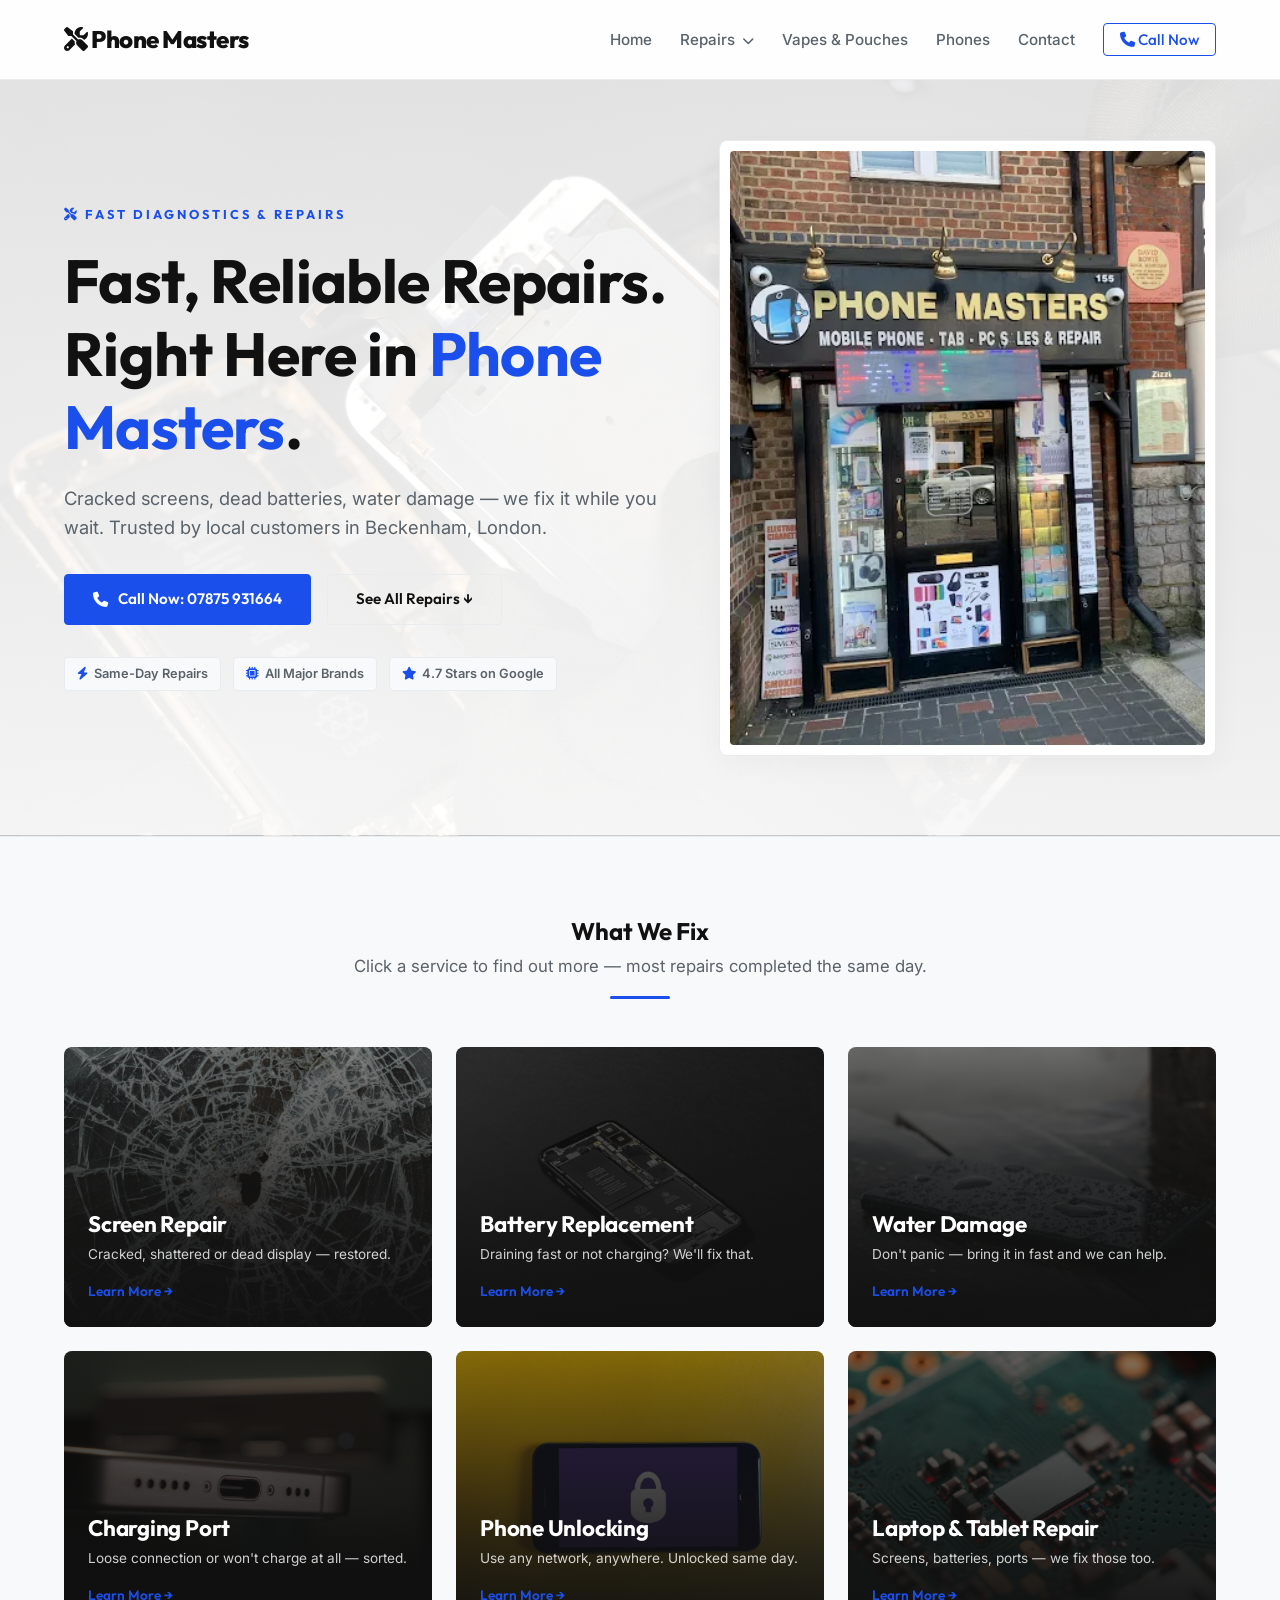
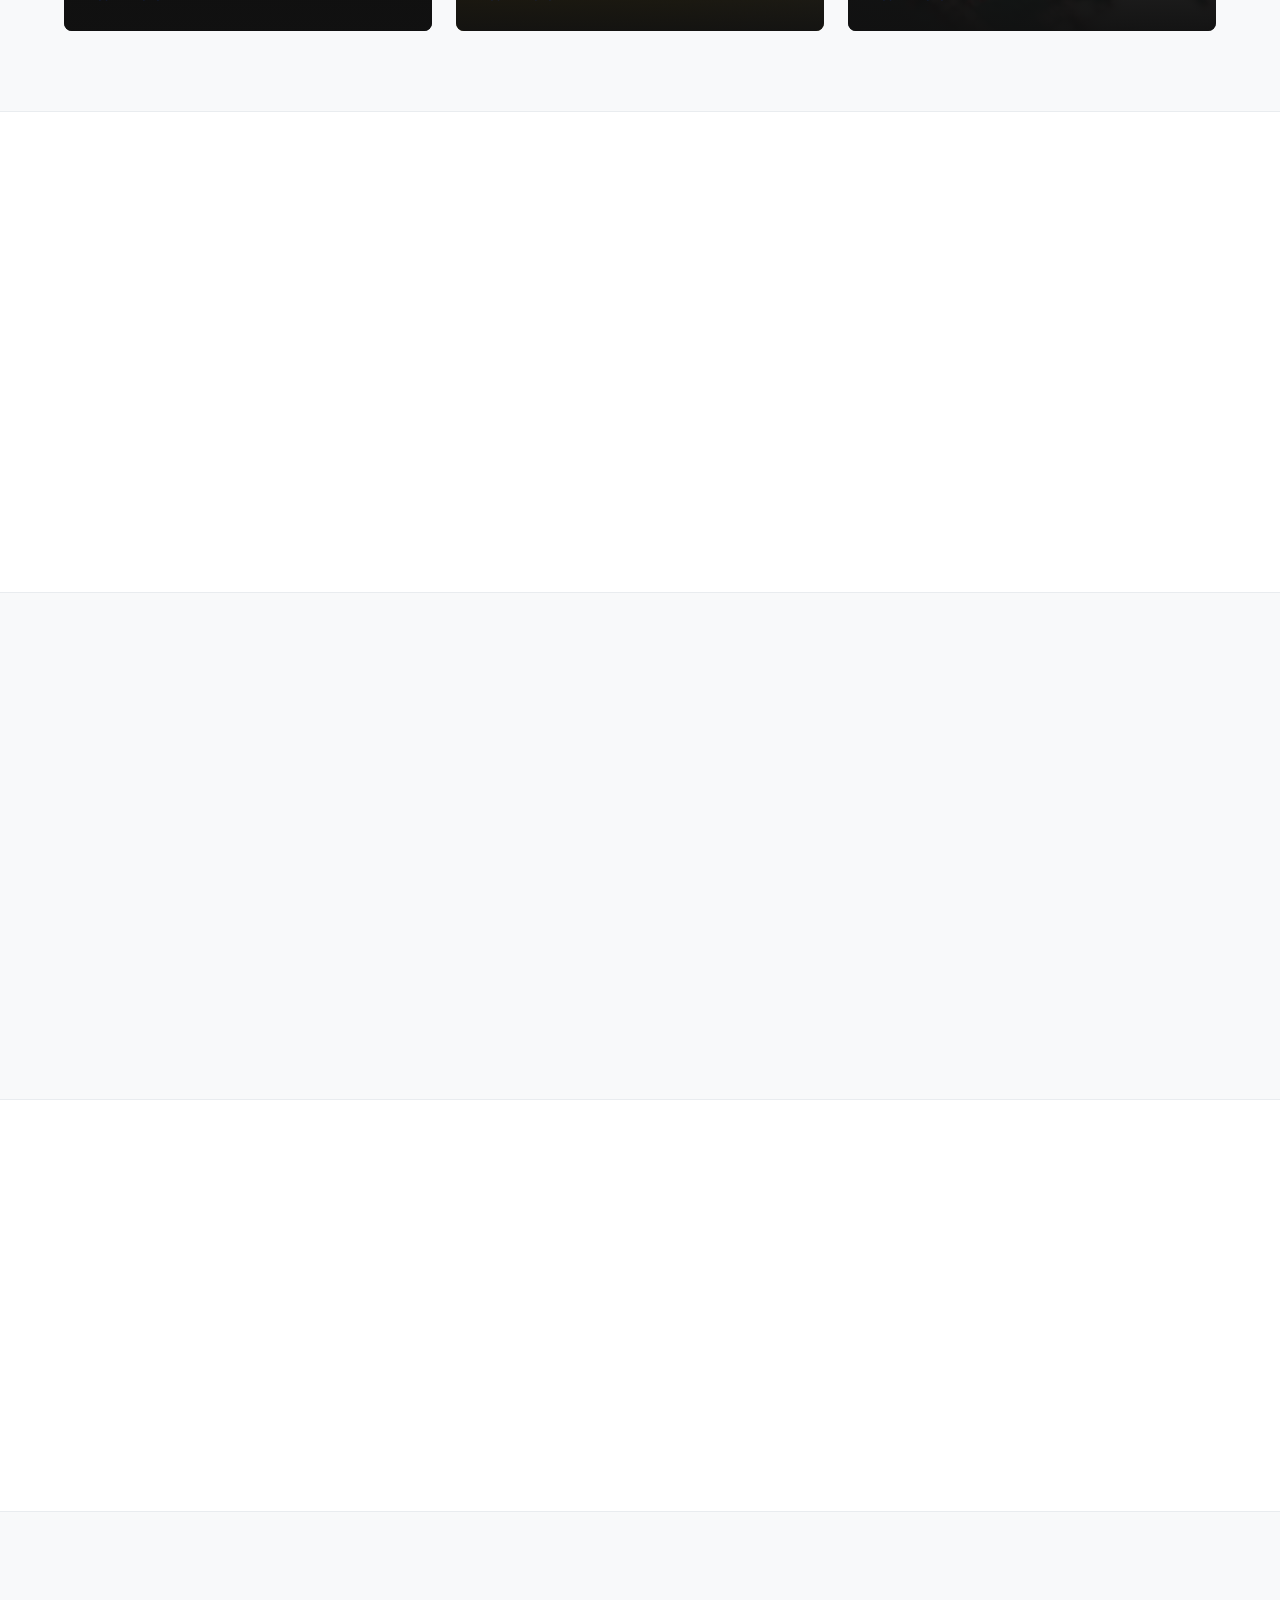
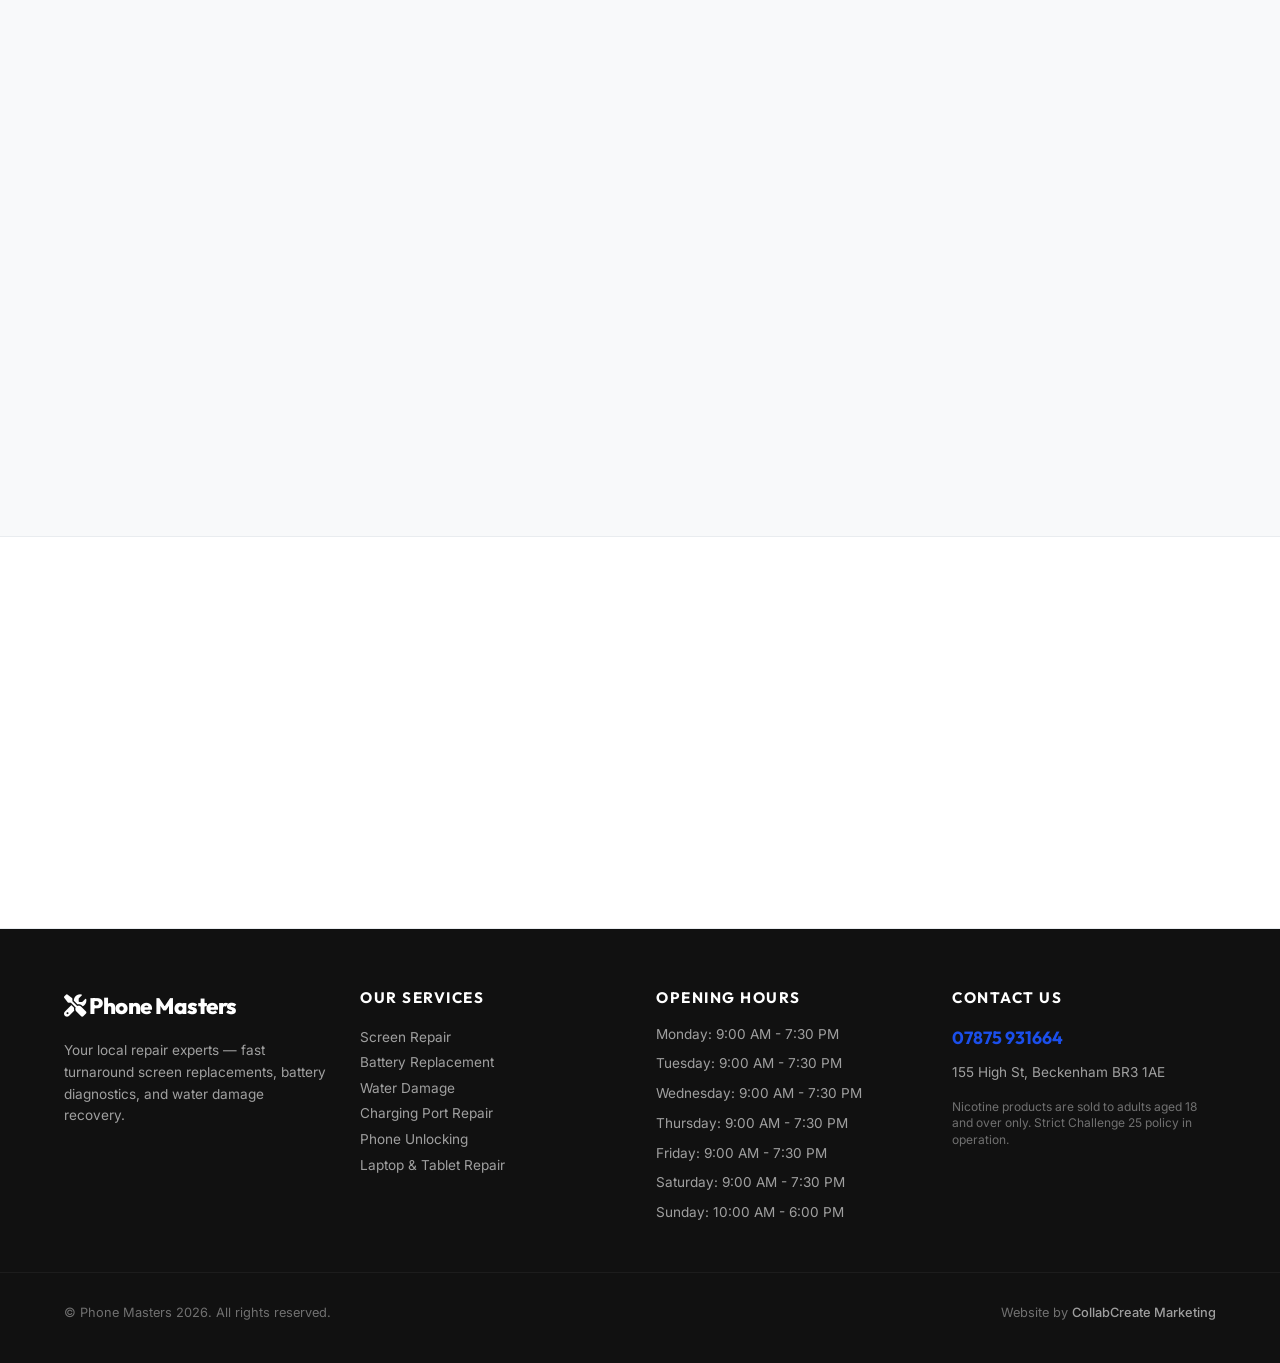
==== index.html @ 5f303600 "Deploy premium responsive outreach site" ====
<!DOCTYPE html>
<html lang="en">
<head>
    <meta charset="UTF-8">
    <meta name="viewport" content="width=device-width, initial-scale=1.0">
    <title>Home | Phone Masters Beckenham, London</title>
    <link rel="stylesheet" href="styles.css">
    <link href="https://fonts.googleapis.com/css2?family=Inter:wght@300;400;500;600;700&family=Outfit:wght@400;500;600;700;800&display=swap" rel="stylesheet">
    <link rel="stylesheet" href="https://cdnjs.cloudflare.com/ajax/libs/font-awesome/6.4.0/css/all.min.css">
    
    <!-- Open Graph Metadata -->
    <meta property="og:title" content="Home | Phone Masters Beckenham, London">
    <meta property="og:description" content="Fast, premium screen repairs, battery replacements, water damage recovery, vapes, pouches, and refurbished phones in Beckenham, London.">
    <meta property="og:image" content="https://mowleed2000.github.io/phone-masters/storefront.webp">
    <meta property="og:url" content="https://mowleed2000.github.io/phone-masters/index.html">
    <meta property="og:type" content="website">

    <!-- Microsoft Clarity Tracking Code -->
    <script type="text/javascript">
        (function(c,l,a,r,i,t,y){
            c[a]=c[a]||function(){(c[a].q=c[a].q||[]).push(arguments)};
            t=l.createElement(r);t.async=1;t.src="https://www.clarity.ms/tag/"+i;
            y=l.getElementsByTagName(r)[0];y.parentNode.insertBefore(t,y);
        })(window, document, "clarity", "script", "x1smlah9oa");
    </script>
</head>
<body>

    <nav class="navbar">
        <div class="container nav-container">
            <a href="index.html" class="logo"><i class="fa-solid fa-screwdriver-wrench"></i> Phone Masters</a>
            <ul class="nav-links" id="navLinks">
                <li><a href="index.html">Home</a></li>
                <li class="dropdown">
                    <a href="#" class="dropdown-trigger">Repairs <i class="fa-solid fa-chevron-down" style="font-size:0.75rem; margin-left:3px;"></i></a>
                    <ul class="dropdown-menu">
                        <li><a href="screen-repair.html">Screen Repair</a></li>
                        <li><a href="battery-replacement.html">Battery Replacement</a></li>
                        <li><a href="water-damage.html">Water Damage</a></li>
                        <li><a href="charging-port.html">Charging Port Repair</a></li>
                        <li><a href="phone-unlocking.html">Phone Unlocking</a></li>
                        <li><a href="laptop-tablet.html">Laptop &amp; Tablet Repair</a></li>
                    </ul>
                </li>
                <li><a href="vapes-pouches.html">Vapes &amp; Pouches</a></li>
                <li><a href="phones-in-store.html">Phones</a></li>
                <li><a href="contact.html">Contact</a></li>
                <li><a href="tel:07875931664" class="btn-nav-cta"><i class="fa-solid fa-phone"></i> Call Now</a></li>
            </ul>
            <div class="hamburger" id="hamburger"><i class="fa-solid fa-bars"></i></div>
        </div>
    </nav>

    <!-- Hero Section -->
    <section class="hero" style="background-image: linear-gradient(rgba(255, 255, 255, 0.85), rgba(255, 255, 255, 0.95)), url('repair-hero.jpg');">
        <div class="container hero-grid">
            <div class="hero-content reveal">
                <span class="eyebrow"><i class="fa-solid fa-screwdriver-wrench"></i> Fast Diagnostics &amp; Repairs</span>
                <h1>Fast, Reliable Repairs. <br>Right Here in <span class="primary-text">Phone Masters</span>.</h1>
                <p class="hero-tagline">Cracked screens, dead batteries, water damage — we fix it while you wait. Trusted by local customers in Beckenham, London.</p>
                <div class="hero-btns">
                    <a href="tel:07875931664" class="btn btn-primary"><i class="fa-solid fa-phone"></i> Call Now: 07875 931664</a>
                    <a href="#services" class="btn btn-outline">See All Repairs &darr;</a>
                </div>
                <div class="walk-ins-tag">
                    <span class="badge"><i class="fa-solid fa-bolt"></i> Same-Day Repairs</span>
                    <span class="badge"><i class="fa-solid fa-microchip"></i> All Major Brands</span>
                    <span class="badge"><i class="fa-solid fa-star"></i> 4.7 Stars on Google</span>
                </div>
            </div>
            <div class="hero-image-wrapper reveal">
                <div class="hero-image-frame" onclick="openLightbox('storefront.webp', 'Phone Masters storefront in Beckenham, London')">
                    <img src="storefront.webp" alt="Phone Masters Storefront" class="hero-image">
                    <div class="frame-overlay">
                        <i class="fa-solid fa-magnifying-glass-plus"></i>
                        <span>View Storefront</span>
                    </div>
                </div>
            </div>
        </div>
    </section>

    <!-- Services Section -->
    <section class="services" id="services">
        <div class="container">
            <div class="section-header text-center reveal">
                <h2>What We Fix</h2>
                <p class="subheading">Click a service to find out more — most repairs completed the same day.</p>
                <div class="accent-divider"></div>
            </div>
            <div class="services-grid reveal">
                <!-- Screen Repair -->
                <a href="screen-repair.html" class="service-card-link">
                    <div class="service-card" style="background-image: linear-gradient(rgba(17, 17, 17, 0.45), rgba(17, 17, 17, 0.75)), url('cracked-screen.jpg');">
                        <div class="card-content">
                            <h3>Screen Repair</h3>
                            <p>Cracked, shattered or dead display — restored.</p>
                            <span class="learn-more">Learn More &rarr;</span>
                        </div>
                    </div>
                </a>
                <!-- Battery Replacement -->
                <a href="battery-replacement.html" class="service-card-link">
                    <div class="service-card" style="background-image: linear-gradient(rgba(17, 17, 17, 0.45), rgba(17, 17, 17, 0.75)), url('battery-repair.jpg');">
                        <div class="card-content">
                            <h3>Battery Replacement</h3>
                            <p>Draining fast or not charging? We'll fix that.</p>
                            <span class="learn-more">Learn More &rarr;</span>
                        </div>
                    </div>
                </a>
                <!-- Water Damage -->
                <a href="water-damage.html" class="service-card-link">
                    <div class="service-card" style="background-image: linear-gradient(rgba(17, 17, 17, 0.45), rgba(17, 17, 17, 0.75)), url('water-damage.jpg');">
                        <div class="card-content">
                            <h3>Water Damage</h3>
                            <p>Don't panic — bring it in fast and we can help.</p>
                            <span class="learn-more">Learn More &rarr;</span>
                        </div>
                    </div>
                </a>
                <!-- Charging Port -->
                <a href="charging-port.html" class="service-card-link">
                    <div class="service-card" style="background-image: linear-gradient(rgba(17, 17, 17, 0.45), rgba(17, 17, 17, 0.75)), url('charging-port.jpg');">
                        <div class="card-content">
                            <h3>Charging Port</h3>
                            <p>Loose connection or won't charge at all — sorted.</p>
                            <span class="learn-more">Learn More &rarr;</span>
                        </div>
                    </div>
                </a>
                <!-- Phone Unlocking -->
                <a href="phone-unlocking.html" class="service-card-link">
                    <div class="service-card" style="background-image: linear-gradient(rgba(17, 17, 17, 0.45), rgba(17, 17, 17, 0.75)), url('unlock-phone.jpg');">
                        <div class="card-content">
                            <h3>Phone Unlocking</h3>
                            <p>Use any network, anywhere. Unlocked same day.</p>
                            <span class="learn-more">Learn More &rarr;</span>
                        </div>
                    </div>
                </a>
                <!-- Laptop & Tablet Repair -->
                <a href="laptop-tablet.html" class="service-card-link">
                    <div class="service-card" style="background-image: linear-gradient(rgba(17, 17, 17, 0.45), rgba(17, 17, 17, 0.75)), url('circuit-board.jpg');">
                        <div class="card-content">
                            <h3>Laptop &amp; Tablet Repair</h3>
                            <p>Screens, batteries, ports — we fix those too.</p>
                            <span class="learn-more">Learn More &rarr;</span>
                        </div>
                    </div>
                </a>
            </div>
        </div>
    </section>

    <!-- Why Us Section -->
    <section class="why-us">
        <div class="container">
            <div class="section-header text-center reveal">
                <h2>Why Customers Come Back to Us</h2>
                <div class="accent-divider"></div>
            </div>
            
            <div class="why-us-grid reveal">
                <div class="why-card">
                    <div class="why-icon"><i class="fa-solid fa-clock"></i></div>
                    <h3>Same-Day Service</h3>
                    <p>Most repairs are done within the hour. We know you can't be without your phone.</p>
                </div>
                <div class="why-card">
                    <div class="why-icon"><i class="fa-solid fa-gem"></i></div>
                    <h3>Quality Parts Only</h3>
                    <p>We use premium replacement parts on every repair — no cheap substitutes.</p>
                </div>
                <div class="why-card">
                    <div class="why-icon"><i class="fa-solid fa-circle-check"></i></div>
                    <h3>No Fix, No Fee</h3>
                    <p>We diagnose for free. If we can't fix it, you don't pay a penny.</p>
                </div>
            </div>
        </div>
    </section>

    <!-- Vapes Teaser -->
    <section class="vapes-teaser">
        <div class="container vapes-teaser-grid">
            <div class="vapes-teaser-content reveal">
                <span class="eyebrow" style="color: var(--primary); font-weight: 700; text-transform: uppercase; letter-spacing: 2px; font-size: 0.8rem; margin-bottom: 12px; display: block;">Vapes &amp; Nicotine Pouches</span>
                <h2>Premium Vapes &amp; Pouches</h2>
                <p>We stock all the major brands including Lost Mary, IVG, Elf, Nordic Spirit, Velo, Pablo, ZYN and more. Smoke-free alternatives and disposable vapes available in store.</p>
                <a href="vapes-pouches.html" class="btn btn-primary">Browse Products &rarr;</a>
                <p class="disclaimer-text">Nicotine products are strictly for adults aged 18+ only. Challenge 25 policy applies.</p>
            </div>
            <div class="vape-brand-anchors reveal">
                <img src="Lost Mary reuse.jpg" alt="Lost Mary" class="teaser-brand-img">
                <img src="IVG Reuse 1.jpg" alt="IVG" class="teaser-brand-img">
            </div>
        </div>
    </section>

    <!-- Refurbished Phones Teaser -->
    <section class="phones-teaser">
        <div class="container phones-teaser-grid">
            <div class="phone-anchors-grid reveal">
                <div class="phone-item-card"><img src="Iphone 17 pro max.webp" alt="iPhone"><span>iPhone</span></div>
                <div class="phone-item-card"><img src="Samsung s26 ultra.webp" alt="Samsung"><span>Samsung</span></div>
                <div class="phone-item-card"><img src="Google Pixel 10a.webp" alt="Pixel"><span>Pixel</span></div>
            </div>
            <div class="phones-teaser-content reveal">
                <span class="eyebrow" style="color: var(--primary); font-weight: 700; text-transform: uppercase; letter-spacing: 2px; font-size: 0.8rem; margin-bottom: 12px; display: block;">Buy Refurbished Handsets</span>
                <h2>Refurbished Phones In Store</h2>
                <p>Looking for a quality handset without the new price tag? We carry a rotating selection of second-hand smartphones — tested, cleaned, warrantied, and ready to use.</p>
                <a href="phones-in-store.html" class="btn btn-primary">Check Availability &rarr;</a>
            </div>
        </div>
    </section>

    <!-- Reviews Section -->
    <section class="reviews">
        <div class="container">
            <div class="section-header text-center reveal">
                <h2>Loved By The Community</h2>
                <p class="subheading">Direct reviews from our local Google Business Profile page.</p>
                <div class="accent-divider"></div>
            </div>
            <div class="reviews-grid reveal">
                
                <div class="review-card">
                    <p class="review-text">"Phone Masters in Beckenham is outstanding! Their customer service is extremely good, and the prices are very affordable. I had my iPad screen repaired there and was really impressed with both the quality of the work and the cost. I've also bought items from them, again at excellent prices. Overall, a very, very, very good service — highly recommended!"</p>
                    <div class="review-author">
                        <span>— Adeniyi Oteju</span>
                        <span class="stars">★★★★★</span>
                    </div>
                </div>
    
                <div class="review-card">
                    <p class="review-text">"Excellent, honest service at Phone Masters in Beckenham. The owner gave genuine advice, refused to fit a risky part, and only carried out the repair once the correct one was sourced. Rare integrity and great workmanship — highly recommended!"</p>
                    <div class="review-author">
                        <span>— Ratha Naidu</span>
                        <span class="stars">★★★★★</span>
                    </div>
                </div>
    
                <div class="review-card">
                    <p class="review-text">"My charger wasn't connecting to my phone properly anymore , took it in and it was sorted in 20 minutes for a reasonable price. Person was polite. Would use again."</p>
                    <div class="review-author">
                        <span>— Oliver Miles</span>
                        <span class="stars">★★★★★</span>
                    </div>
                </div>
    
            </div>
        </div>
    </section>

    <!-- Final CTA -->
    <section class="final-cta text-center reveal" style="background-image: linear-gradient(rgba(17, 17, 17, 0.8), rgba(17, 17, 17, 0.9)), url('technician.jpg'); background-size: cover; background-position: center; color: #ffffff;">
        <div class="container">
            <h2>Ready to Get Your Device Repaired?</h2>
            <p>Visit our shop in Beckenham, London or call ahead to check parts availability.</p>
            <a href="tel:07875931664" class="btn btn-primary btn-large"><i class="fa-solid fa-phone"></i> Call 07875 931664</a>
        </div>
    </section>

    <!-- Lightbox Modal -->
    <div id="lightboxModal" class="lightbox">
        <span class="lightbox-close" onclick="closeLightbox()">&times;</span>
        <img class="lightbox-content" id="lightboxImg">
        <div id="lightboxCaption" class="lightbox-caption"></div>
    </div>

    <footer class="footer">
        <div class="container footer-grid">
            <div class="footer-brand">
                <a href="index.html" class="footer-logo"><i class="fa-solid fa-screwdriver-wrench"></i> Phone Masters</a>
                <p style="margin-top: 15px; font-size: 0.85rem; line-height: 1.6; color: rgba(255, 255, 255, 0.6);">Your local repair experts — fast turnaround screen replacements, battery diagnostics, and water damage recovery.</p>
            </div>
            <div class="footer-links">
                <h4>Our Services</h4>
                <p><a href="screen-repair.html">Screen Repair</a></p>
                <p><a href="battery-replacement.html">Battery Replacement</a></p>
                <p><a href="water-damage.html">Water Damage</a></p>
                <p><a href="charging-port.html">Charging Port Repair</a></p>
                <p><a href="phone-unlocking.html">Phone Unlocking</a></p>
                <p><a href="laptop-tablet.html">Laptop &amp; Tablet Repair</a></p>
            </div>
            <div class="footer-hours">
                <h4>Opening Hours</h4>
                <ul>
                    <li>Monday: 9:00 AM - 7:30 PM</li><li>Tuesday: 9:00 AM - 7:30 PM</li><li>Wednesday: 9:00 AM - 7:30 PM</li><li>Thursday: 9:00 AM - 7:30 PM</li><li>Friday: 9:00 AM - 7:30 PM</li><li>Saturday: 9:00 AM - 7:30 PM</li><li>Sunday: 10:00 AM - 6:00 PM</li>
                </ul>
            </div>
            <div class="footer-contact">
                <h4>Contact Us</h4>
                <p class="phone-num"><a href="tel:07875931664">07875 931664</a></p>
                <p style="margin-top: 10px; font-size: 0.85rem; color: rgba(255, 255, 255, 0.6);">155 High St, Beckenham BR3 1AE</p>
                <p style="margin-top: 15px; font-size: 0.75rem; color: rgba(255, 255, 255, 0.4); line-height: 1.4;">
                    Nicotine products are sold to adults aged 18 and over only. Strict Challenge 25 policy in operation.
                </p>
            </div>
        </div>
        <div class="footer-bottom">
            <div class="container" style="display: flex; justify-content: space-between; flex-wrap: wrap; gap: 10px; width: 100%;">
                <p>&copy; Phone Masters 2026. All rights reserved.</p>
                <p class="agency-credit">Website by <a href="https://collabcreate.co.uk" target="_blank">CollabCreate Marketing</a></p>
            </div>
        </div>
    </footer>
    <script src="script.js"></script>
</body>
</html>
---- styles.css ----
/* CCM Tech Repair Site Stylesheet */
:root {
    --bg-main: #ffffff;
    --bg-card: #ffffff;
    --bg-alternate: #f8f9fa;
    --text-main: #111111;
    --text-muted: #5a626a;
    --border-color: #e9ecef;
    --primary: #1b4feb;
    --primary-hover: #0d34b3;
    --primary-glow: rgba(27, 79, 235, 0.15);
    --shadow: 0 8px 30px rgba(0, 0, 0, 0.04);
    --font-sans: 'Inter', sans-serif;
    --font-heading: 'Outfit', sans-serif;
    --nav-height: 80px;
}

/* Global Reset */
* {
    margin: 0;
    padding: 0;
    box-sizing: border-box;
}

html, body {
    width: 100%;
    overflow-x: hidden;
    background-color: var(--bg-main);
    color: var(--text-main);
    font-family: var(--font-sans);
    line-height: 1.6;
    scroll-behavior: smooth;
}

/* Layout Utilities */
.container {
    max-width: 1200px;
    margin: 0 auto;
    padding: 0 24px;
    width: 100%;
}

.text-center {
    text-align: center;
}

.primary-text {
    color: var(--primary);
}

.accent-divider {
    width: 60px;
    height: 3px;
    background-color: var(--primary);
    margin: 16px auto 0;
    border-radius: 2px;
}

.section-subtitle {
    display: inline-block;
    font-family: var(--font-heading);
    font-size: 0.8rem;
    font-weight: 700;
    text-transform: uppercase;
    letter-spacing: 3px;
    color: var(--primary);
    margin-bottom: 12px;
}

/* Typography */
h1, h2, h3, h4 {
    font-family: var(--font-heading);
    font-weight: 700;
    letter-spacing: -0.01em;
    line-height: 1.2;
}

/* Scroll Animations */
.reveal {
    opacity: 0;
    transform: translateY(30px);
    transition: all 0.8s cubic-bezier(0.16, 1, 0.3, 1);
}

.reveal.active {
    opacity: 1;
    transform: translateY(0);
}

/* Buttons */
.btn {
    display: inline-flex;
    align-items: center;
    justify-content: center;
    gap: 10px;
    padding: 12px 28px;
    font-family: var(--font-heading);
    font-size: 0.95rem;
    font-weight: 600;
    text-decoration: none;
    border-radius: 4px;
    transition: all 0.3s ease;
    cursor: pointer;
    border: none;
}

.btn-primary {
    background-color: var(--primary);
    color: #ffffff;
    border: 1px solid var(--primary);
}

.btn-primary:hover {
    background-color: var(--primary-hover);
    border-color: var(--primary-hover);
    transform: translateY(-2px);
    box-shadow: 0 8px 20px var(--primary-glow);
}

.btn-outline {
    background-color: transparent;
    color: var(--text-main);
    border: 1px solid var(--border-color);
}

.btn-outline:hover {
    background-color: var(--bg-alternate);
    border-color: var(--primary);
    color: var(--primary);
    transform: translateY(-2px);
}

/* Navigation Bar */
.navbar {
    position: fixed;
    top: 0;
    left: 0;
    width: 100%;
    height: var(--nav-height);
    background-color: rgba(255, 255, 255, 0.95);
    backdrop-filter: blur(8px);
    -webkit-backdrop-filter: blur(8px);
    border-bottom: 1px solid var(--border-color);
    z-index: 1000;
    display: flex;
    align-items: center;
}

.nav-container {
    display: flex;
    justify-content: space-between;
    align-items: center;
}

.logo {
    font-family: var(--font-heading);
    font-size: 1.5rem;
    font-weight: 800;
    color: var(--text-main);
    text-decoration: none;
    letter-spacing: -0.5px;
}

.nav-links {
    display: flex;
    align-items: center;
    list-style: none;
    gap: 28px;
}

.nav-links a {
    color: var(--text-muted);
    text-decoration: none;
    font-size: 0.95rem;
    font-weight: 500;
    transition: color 0.3s ease;
}

.nav-links a:hover {
    color: var(--text-main);
}

.btn-nav-cta {
    background-color: transparent;
    color: var(--primary) !important;
    border: 1px solid var(--primary);
    padding: 6px 16px;
    border-radius: 4px;
    font-family: var(--font-heading);
    font-size: 0.85rem;
    font-weight: 600;
    transition: all 0.3s ease;
}

.btn-nav-cta:hover {
    background-color: var(--primary);
    color: #ffffff !important;
}

.hamburger {
    display: none;
    color: var(--text-main);
    font-size: 1.4rem;
    cursor: pointer;
}

/* Dropdown Menu */
.dropdown {
    position: relative;
}

.dropdown-menu {
    display: none;
    position: absolute;
    top: 100%;
    left: 0;
    background-color: var(--bg-card);
    border: 1px solid var(--border-color);
    box-shadow: var(--shadow);
    list-style: none;
    min-width: 220px;
    border-radius: 4px;
    padding: 10px 0;
    z-index: 100;
}

.dropdown-menu li a {
    display: block;
    padding: 10px 20px;
    color: var(--text-main);
    font-size: 0.9rem;
    text-transform: none;
    letter-spacing: normal;
}

.dropdown-menu li a:hover {
    background-color: var(--bg-alternate);
    color: var(--primary);
}

.dropdown:hover .dropdown-menu {
    display: block;
}

/* Hero Section */
.hero {
    padding: calc(var(--nav-height) + 60px) 0 80px;
    background-size: cover;
    background-position: center;
    position: relative;
}

.hero-grid {
    display: grid;
    grid-template-columns: 1.1fr 0.9fr;
    gap: 48px;
    align-items: center;
}

.hero-content .eyebrow {
    font-family: var(--font-heading);
    color: var(--primary);
    font-size: 0.8rem;
    font-weight: 700;
    text-transform: uppercase;
    letter-spacing: 3px;
    margin-bottom: 20px;
    display: block;
}

.hero h1 {
    font-size: 3.8rem;
    margin-bottom: 20px;
    color: var(--text-main);
}

.hero-tagline {
    font-size: 1.15rem;
    color: var(--text-muted);
    margin-bottom: 32px;
}

.hero-btns {
    display: flex;
    gap: 16px;
    margin-bottom: 32px;
}

.walk-ins-tag {
    display: flex;
    flex-wrap: wrap;
    gap: 12px;
}

.badge {
    display: inline-flex;
    align-items: center;
    gap: 6px;
    background-color: var(--bg-alternate);
    border: 1px solid var(--border-color);
    color: var(--text-muted);
    padding: 6px 12px;
    border-radius: 4px;
    font-size: 0.8rem;
    font-weight: 600;
}

.badge i {
    color: var(--primary);
}

.hero-image-wrapper {
    position: relative;
    width: 100%;
}

.hero-image-frame {
    position: relative;
    border: 1px solid var(--border-color);
    padding: 10px;
    border-radius: 8px;
    background-color: var(--bg-card);
    box-shadow: var(--shadow);
    cursor: pointer;
    overflow: hidden;
}

.hero-image {
    width: 100%;
    border-radius: 4px;
    display: block;
    object-fit: cover;
    aspect-ratio: 4/5;
    transition: transform 0.5s ease;
}

.hero-image-frame:hover .hero-image {
    transform: scale(1.02);
}

.frame-overlay {
    position: absolute;
    top: 10px;
    left: 10px;
    right: 10px;
    bottom: 10px;
    background-color: rgba(17, 17, 17, 0.85);
    display: flex;
    flex-direction: column;
    align-items: center;
    justify-content: center;
    gap: 10px;
    color: #ffffff;
    opacity: 0;
    transition: opacity 0.3s ease;
    border-radius: 4px;
}

.hero-image-frame:hover .frame-overlay {
    opacity: 1;
}

.frame-overlay i {
    font-size: 1.8rem;
    color: var(--primary);
}

.frame-overlay span {
    font-family: var(--font-heading);
    font-size: 0.8rem;
    font-weight: 600;
    text-transform: uppercase;
    letter-spacing: 1.5px;
}

/* Services Grid on Home */
.services {
    padding: 80px 0;
    background-color: var(--bg-alternate);
    border-top: 1px solid var(--border-color);
    border-bottom: 1px solid var(--border-color);
}

.services .section-header {
    margin-bottom: 48px;
}

.services .subheading {
    color: var(--text-muted);
    font-size: 1.05rem;
    margin-top: 8px;
}

.services-grid {
    display: grid;
    grid-template-columns: repeat(3, 1fr);
    gap: 24px;
}

.service-card-link {
    text-decoration: none;
}

.service-card {
    height: 280px;
    border-radius: 8px;
    background-size: cover;
    background-position: center;
    position: relative;
    overflow: hidden;
    display: flex;
    align-items: flex-end;
    transition: transform 0.3s ease, box-shadow 0.3s ease;
}

.service-card::after {
    content: '';
    position: absolute;
    top: 0;
    left: 0;
    width: 100%;
    height: 100%;
    background: linear-gradient(to top, rgba(17, 17, 17, 0.95) 0%, rgba(17, 17, 17, 0.4) 60%, rgba(17, 17, 17, 0.1) 100%);
    z-index: 1;
    transition: background 0.3s ease;
}

.service-card:hover {
    transform: translateY(-4px);
    box-shadow: 0 12px 30px rgba(0, 0, 0, 0.15);
}

.service-card:hover::after {
    background: linear-gradient(to top, rgba(17, 17, 17, 0.98) 0%, rgba(17, 17, 17, 0.5) 60%, rgba(17, 17, 17, 0.2) 100%);
}

.card-content {
    padding: 24px;
    color: #ffffff;
    width: 100%;
    z-index: 2;
}

.service-card h3 {
    font-size: 1.4rem;
    margin-bottom: 6px;
    color: #ffffff;
}

.service-card p {
    font-size: 0.85rem;
    color: rgba(255, 255, 255, 0.8);
    margin-bottom: 12px;
}

.learn-more {
    font-family: var(--font-heading);
    font-size: 0.85rem;
    font-weight: 600;
    color: var(--primary);
}

/* Why Us Section */
.why-us {
    padding: 80px 0;
}

.why-us-grid {
    display: grid;
    grid-template-columns: repeat(3, 1fr);
    gap: 32px;
    margin-top: 48px;
}

.why-card {
    background-color: var(--bg-card);
    border: 1px solid var(--border-color);
    border-radius: 8px;
    padding: 32px;
    box-shadow: var(--shadow);
}

.why-icon {
    font-size: 2.2rem;
    color: var(--primary);
    margin-bottom: 20px;
}

.why-card h3 {
    font-size: 1.25rem;
    margin-bottom: 12px;
}

.why-card p {
    color: var(--text-muted);
    font-size: 0.9rem;
}

/* Vapes Teaser */
.vapes-teaser {
    padding: 80px 0;
    background-color: var(--bg-alternate);
    border-top: 1px solid var(--border-color);
    border-bottom: 1px solid var(--border-color);
}

.vapes-teaser-grid {
    display: grid;
    grid-template-columns: 1.1fr 0.9fr;
    gap: 48px;
    align-items: center;
}

.vapes-teaser-content h2 {
    font-size: 2.5rem;
    margin-bottom: 16px;
}

.vapes-teaser-content p {
    color: var(--text-muted);
    margin-bottom: 24px;
    font-size: 1.05rem;
}

.disclaimer-text {
    font-size: 0.75rem;
    color: var(--text-muted);
    margin-top: 16px;
}

.vape-brand-anchors {
    display: flex;
    justify-content: center;
    gap: 20px;
}

.teaser-brand-img {
    width: 45%;
    max-width: 180px;
    border-radius: 8px;
    border: 1px solid var(--border-color);
    box-shadow: var(--shadow);
}

/* Phones Teaser */
.phones-teaser {
    padding: 80px 0;
}

.phones-teaser-grid {
    display: grid;
    grid-template-columns: 1fr 1fr;
    gap: 48px;
    align-items: center;
}

.phones-teaser-content h2 {
    font-size: 2.5rem;
    margin-bottom: 16px;
}

.phones-teaser-content p {
    color: var(--text-muted);
    margin-bottom: 24px;
    font-size: 1.05rem;
}

.phone-anchors-grid {
    display: grid;
    grid-template-columns: repeat(3, 1fr);
    gap: 16px;
}

.phone-item-card {
    text-align: center;
    background-color: var(--bg-alternate);
    border: 1px solid var(--border-color);
    padding: 16px;
    border-radius: 8px;
}

.phone-item-card img {
    width: 100%;
    height: auto;
    max-height: 120px;
    object-fit: contain;
    margin-bottom: 10px;
}

.phone-item-card span {
    font-family: var(--font-heading);
    font-size: 0.8rem;
    font-weight: 600;
}

/* Reviews on Home */
.reviews {
    padding: 80px 0;
    background-color: var(--bg-alternate);
    border-top: 1px solid var(--border-color);
    border-bottom: 1px solid var(--border-color);
}

.reviews-grid {
    display: grid;
    grid-template-columns: repeat(3, 1fr);
    gap: 24px;
    margin-top: 40px;
}

.review-card {
    background-color: var(--bg-card);
    border: 1px solid var(--border-color);
    padding: 32px;
    border-radius: 6px;
    box-shadow: var(--shadow);
    display: flex;
    flex-direction: column;
    justify-content: space-between;
}

.review-card .review-text {
    font-style: italic;
    font-size: 0.95rem;
    color: var(--text-muted);
    margin-bottom: 20px;
}

.review-author {
    font-family: var(--font-heading);
    font-weight: 600;
    font-size: 0.85rem;
    display: flex;
    justify-content: space-between;
    align-items: center;
}

.stars {
    color: #ffb400;
    font-size: 0.8rem;
}

/* Final CTA */
.final-cta {
    padding: 100px 0;
    background-size: cover;
    background-position: center;
    color: #ffffff;
}

.final-cta h2 {
    font-size: 3rem;
    margin-bottom: 16px;
    color: #ffffff;
}

.final-cta p {
    font-size: 1.15rem;
    color: rgba(255, 255, 255, 0.85);
    margin-bottom: 30px;
}

.btn-large {
    padding: 14px 40px;
    font-size: 1.1rem;
}

/* Service Page Styling */
.service-hero {
    padding: 120px 0 80px;
    background-size: cover;
    background-position: center;
    color: #ffffff;
}

.service-hero h1 {
    font-size: 3.5rem;
    color: #ffffff;
    margin-bottom: 16px;
}

.service-hero p {
    font-size: 1.2rem;
    color: rgba(255, 255, 255, 0.85);
    margin-bottom: 28px;
}

.details-grid {
    display: grid;
    grid-template-columns: 1.05fr 0.95fr;
    gap: 64px;
    align-items: center;
}

.service-details {
    padding: 80px 0;
}

.details-text h2 {
    font-size: 2.2rem;
    margin-bottom: 20px;
}

.details-text p {
    color: var(--text-muted);
    font-size: 1.05rem;
    margin-bottom: 24px;
}

.symptoms-box {
    background-color: var(--bg-alternate);
    border: 1px solid var(--border-color);
    padding: 24px;
    border-radius: 6px;
}

.symptoms-box h3 {
    font-size: 1.15rem;
    margin-bottom: 16px;
}

.symptoms-list {
    list-style: none;
    display: flex;
    flex-direction: column;
    gap: 12px;
}

.symptoms-list li {
    font-size: 0.95rem;
    color: var(--text-muted);
    display: flex;
    align-items: center;
    gap: 10px;
}

.symptoms-list li i {
    color: var(--primary);
}

.in-process-img {
    width: 100%;
    border-radius: 8px;
    border: 1px solid var(--border-color);
    box-shadow: var(--shadow);
}

.service-gallery {
    padding: 60px 0;
    background-color: var(--bg-alternate);
    border-top: 1px solid var(--border-color);
    border-bottom: 1px solid var(--border-color);
}

.gallery-row {
    display: grid;
    grid-template-columns: repeat(auto-fit, minmax(250px, 1fr));
    gap: 20px;
    margin-top: 40px;
}

.gallery-item-wrapper {
    background-color: var(--bg-card);
    border: 1px solid var(--border-color);
    border-radius: 6px;
    padding: 8px;
    cursor: pointer;
    text-align: center;
    box-shadow: var(--shadow);
}

.gallery-item-wrapper img {
    width: 100%;
    height: 180px;
    object-fit: cover;
    border-radius: 4px;
    margin-bottom: 8px;
}

.gallery-item-wrapper span {
    font-family: var(--font-heading);
    font-size: 0.85rem;
    font-weight: 600;
}

/* Battery gallery containment (Checklist Issue 6) */
.battery-gallery .gallery-item-wrapper img {
    object-fit: contain !important;
    background-color: var(--bg-alternate);
}

.service-cta {
    padding: 80px 0;
}

.service-cta h2 {
    font-size: 2.2rem;
    margin-bottom: 12px;
}

.service-cta p {
    color: var(--text-muted);
    margin-bottom: 24px;
}

.related-services {
    padding: 80px 0;
    background-color: var(--bg-alternate);
    border-top: 1px solid var(--border-color);
}

.related-grid {
    display: grid;
    grid-template-columns: repeat(3, 1fr);
    gap: 24px;
    margin-top: 40px;
}

.related-card {
    background-color: var(--bg-card);
    border: 1px solid var(--border-color);
    padding: 28px;
    border-radius: 6px;
    box-shadow: var(--shadow);
}

.related-card h3 {
    font-size: 1.2rem;
    margin-bottom: 10px;
}

.related-card p {
    font-size: 0.85rem;
    color: var(--text-muted);
    margin-bottom: 16px;
}

/* Page Hero Template */
.page-hero {
    padding: calc(var(--nav-height) + 40px) 0 40px;
    border-bottom: 1px solid var(--border-color);
    background-color: var(--bg-alternate);
}

.page-hero h1 {
    font-size: 3rem;
    margin-bottom: 8px;
}

.page-hero p {
    font-size: 1.1rem;
    color: var(--text-muted);
}

/* Vapes Page Specific */
.pouches-section, .vapes-section {
    padding: 80px 0;
}

.pouches-section {
    border-bottom: 1px solid var(--border-color);
}

.pouches-grid {
    display: grid;
    grid-template-columns: repeat(5, 1fr);
    gap: 20px;
    margin-top: 48px;
}

.vapes-grid-two {
    display: grid;
    grid-template-columns: repeat(2, 1fr);
    gap: 24px;
    max-width: 600px;
    margin: 48px auto 0;
}

.brand-card, .brand-card-two {
    background-color: var(--bg-card);
    border: 1px solid var(--border-color);
    padding: 16px;
    border-radius: 8px;
    text-align: center;
    box-shadow: var(--shadow);
}

.brand-card img, .brand-card-two img {
    width: 100%;
    height: 140px;
    object-fit: contain;
    margin-bottom: 12px;
}

.brand-card h3, .brand-card-two h3 {
    font-size: 1rem;
    font-family: var(--font-heading);
    font-weight: 700;
}

.vapes-cta, .phones-cta, .contact-cta {
    padding: 60px 0;
    background-color: var(--bg-alternate);
    border-top: 1px solid var(--border-color);
    border-bottom: 1px solid var(--border-color);
}

/* Refurbished Phones Page */
.phones-section {
    padding: 80px 0;
}

.intro-paragraph {
    max-width: 700px;
    margin: 0 auto 48px;
    font-size: 1.05rem;
    color: var(--text-muted);
}

.phones-grid {
    display: grid;
    grid-template-columns: repeat(3, 1fr);
    gap: 24px;
}

.phone-product-card {
    background-color: var(--bg-card);
    border: 1px solid var(--border-color);
    padding: 24px;
    border-radius: 8px;
    text-align: center;
    box-shadow: var(--shadow);
}

.phone-product-card img {
    width: 100%;
    height: 180px;
    object-fit: contain;
    margin-bottom: 16px;
}

.phone-product-card h3 {
    font-size: 1.15rem;
    margin-bottom: 8px;
}

.avail-badge {
    display: inline-block;
    font-family: var(--font-heading);
    font-size: 0.75rem;
    font-weight: 700;
    color: var(--primary);
    background-color: var(--primary-glow);
    padding: 4px 12px;
    border-radius: 20px;
}

/* Contact Page Specific */
.contact-details-section {
    padding: 80px 0;
}

.contact-grid-page {
    display: grid;
    grid-template-columns: 1fr 1fr;
    gap: 64px;
    align-items: center;
}

.contact-left-info h2 {
    font-size: 2.5rem;
    margin-bottom: 12px;
}

.phone-large {
    font-family: var(--font-heading);
    font-size: 1.6rem;
    font-weight: 700;
    margin-bottom: 30px;
}

.phone-large a {
    color: var(--primary);
    text-decoration: none;
}

.hours-box h3 {
    font-size: 1.15rem;
    margin-bottom: 16px;
}

.contact-hours-table {
    width: 100%;
    border-collapse: collapse;
}

.contact-hours-table tr {
    border-bottom: 1px solid var(--border-color);
}

.contact-hours-table tr:last-child {
    border-bottom: none;
}

.contact-hours-table td {
    padding: 10px 0;
    font-size: 0.95rem;
    color: var(--text-muted);
}

.contact-hours-table td:last-child {
    text-align: right;
    font-weight: 600;
    color: var(--text-main);
}

.exterior-img-container {
    width: 100%;
}

.exterior-img-style {
    width: 100%;
    max-height: 400px;
    object-fit: contain;
    border-radius: 8px;
    border: 1px solid var(--border-color);
    box-shadow: var(--shadow);
    margin: 0 auto;
    display: block;
}

.map-section {
    padding: 60px 0;
    background-color: var(--bg-alternate);
    border-top: 1px solid var(--border-color);
    border-bottom: 1px solid var(--border-color);
}

.contact-map-wrapper iframe {
    display: block;
    box-shadow: var(--shadow);
    border: 1px solid var(--border-color) !important;
    margin-top: 40px;
}

/* Footer Styling */
.footer {
    padding: 60px 0 40px;
    background-color: #111111;
    color: #ffffff;
    border-top: 1px solid var(--border-color);
}

.footer-grid {
    display: grid;
    grid-template-columns: repeat(4, 1fr);
    gap: 32px;
}

.footer-brand p {
    font-size: 0.85rem;
    color: rgba(255, 255, 255, 0.6);
    margin-top: 12px;
}

.footer-logo {
    font-family: var(--font-heading);
    font-size: 1.4rem;
    font-weight: 800;
    color: #ffffff;
    text-decoration: none;
    letter-spacing: -0.5px;
}

.footer-logo .primary-text {
    color: var(--primary);
}

.footer-links h4, .footer-hours h4, .footer-contact h4 {
    font-size: 0.95rem;
    font-family: var(--font-heading);
    text-transform: uppercase;
    letter-spacing: 1.5px;
    color: #ffffff;
    margin-bottom: 16px;
}

.footer-links p a {
    color: rgba(255, 255, 255, 0.6);
    text-decoration: none;
    font-size: 0.85rem;
    transition: color 0.3s ease;
}

.footer-links p a:hover {
    color: var(--primary);
}

.footer-hours ul {
    list-style: none;
    display: flex;
    flex-direction: column;
    gap: 8px;
    font-size: 0.85rem;
    color: rgba(255, 255, 255, 0.6);
}

.footer-contact p {
    font-size: 0.85rem;
    color: rgba(255, 255, 255, 0.6);
    margin-bottom: 6px;
}

.footer-contact p.phone-num a {
    font-family: var(--font-heading);
    font-weight: 700;
    color: var(--primary);
    font-size: 1.1rem;
    text-decoration: none;
}

.footer-bottom {
    display: flex;
    justify-content: space-between;
    align-items: center;
    border-top: 1px solid rgba(255, 255, 255, 0.05);
    padding-top: 30px;
    margin-top: 48px;
    color: rgba(255, 255, 255, 0.4);
    font-size: 0.8rem;
    flex-wrap: wrap;
    gap: 16px;
}

.agency-credit a {
    color: rgba(255, 255, 255, 0.6);
    text-decoration: none;
    font-weight: 500;
}

.agency-credit a:hover {
    color: var(--primary);
}

/* Lightbox Modal */
.lightbox {
    display: none;
    position: fixed;
    z-index: 2000;
    left: 0;
    top: 0;
    width: 100%;
    height: 100%;
    background-color: rgba(17, 17, 17, 0.95);
    align-items: center;
    justify-content: center;
    flex-direction: column;
}

.lightbox.active {
    display: flex;
    width: 100% !important;
}

.lightbox-content {
    margin: auto;
    display: block;
    max-width: 90%;
    max-height: 80vh;
    border-radius: 8px;
    border: 1px solid var(--border-color);
}

.lightbox-caption {
    margin: 15px auto;
    width: 80%;
    text-align: center;
    color: var(--primary);
    font-family: var(--font-heading);
    font-weight: 600;
    font-size: 1.2rem;
}

.lightbox-close {
    position: absolute;
    top: 24px;
    right: 32px;
    color: #ffffff;
    font-size: 2.5rem;
    font-weight: bold;
    cursor: pointer;
}

.lightbox-close:hover {
    color: var(--primary);
}

/* Responsive Rules (Mobile Optimization Checklist - Issue 3, 5) */
@media (max-width: 992px) {
    h1 { font-size: 2.8rem !important; }
    h2 { font-size: 1.8rem !important; }
    .hero-grid { grid-template-columns: 1fr; text-align: center; }
    .hero-btns { justify-content: center; }
    .walk-ins-tag { justify-content: center; }
    .hero-image-wrapper { max-width: 450px; margin: 0 auto; }
    .services-grid { grid-template-columns: repeat(2, 1fr); }
    .why-us-grid { grid-template-columns: 1fr; gap: 20px; }
    .vapes-teaser-grid, .phones-teaser-grid, .contact-grid-page, .details-grid { grid-template-columns: 1fr; text-align: center; }
    .vape-brand-anchors { justify-content: center; }
    .phone-anchors-grid { max-width: 500px; margin: 0 auto; }
    .reviews-grid, .related-grid, .phones-grid { grid-template-columns: 1fr; }
    .footer-grid { grid-template-columns: repeat(2, 1fr); }
    .pouches-grid { grid-template-columns: repeat(3, 1fr); }
    .exterior-img-style { max-height: 300px; }
}

@media (max-width: 768px) {
    .service-hero h1 { font-size: 2.2rem !important; }
    .page-hero h1 { font-size: 2.2rem !important; }
    .container { padding: 0 20px !important; }
    .hamburger { display: block; }
    .nav-links {
        display: none;
        flex-direction: column;
        position: absolute;
        top: var(--nav-height);
        left: 0;
        right: 0;
        width: 100% !important;
        box-sizing: border-box;
        background-color: rgba(255, 255, 255, 0.98);
        border-bottom: 1px solid var(--border-color);
        padding: 30px;
        gap: 20px;
        align-items: center;
        box-shadow: var(--shadow);
    }
    .nav-links.active { display: flex; }
    .dropdown-menu { 
        position: static; 
        box-shadow: none; 
        border: none; 
        text-align: center; 
        display: none; 
        padding: 10px 0; 
        width: 100%;
        background-color: var(--bg-alternate);
        border-radius: 6px;
    }
    .dropdown-menu.active {
        display: block !important;
    }
    .dropdown:hover .dropdown-menu { display: none; } /* disable hover on mobile */
    .dropdown.active .dropdown-menu { display: block; }
    .footer-grid { grid-template-columns: 1fr; text-align: center; }
    .footer-hours ul { align-items: center; }
    .footer-bottom { flex-direction: column; text-align: center; }
    .pouches-grid { grid-template-columns: repeat(2, 1fr); }
    
    /* Phone Unlocking Hero Position Adjust (Checklist Issue 4) */
    .phone-unlock-hero {
        background-position: center 25% !important;
    }
    
    /* Expand buttons on mobile */
    .btn {
        width: 100%;
    }
    .hero-btns {
        flex-direction: column;
        align-items: center;
        width: 100%;
    }
    .hero-btns .btn {
        width: 100%;
        max-width: 350px;
    }
}
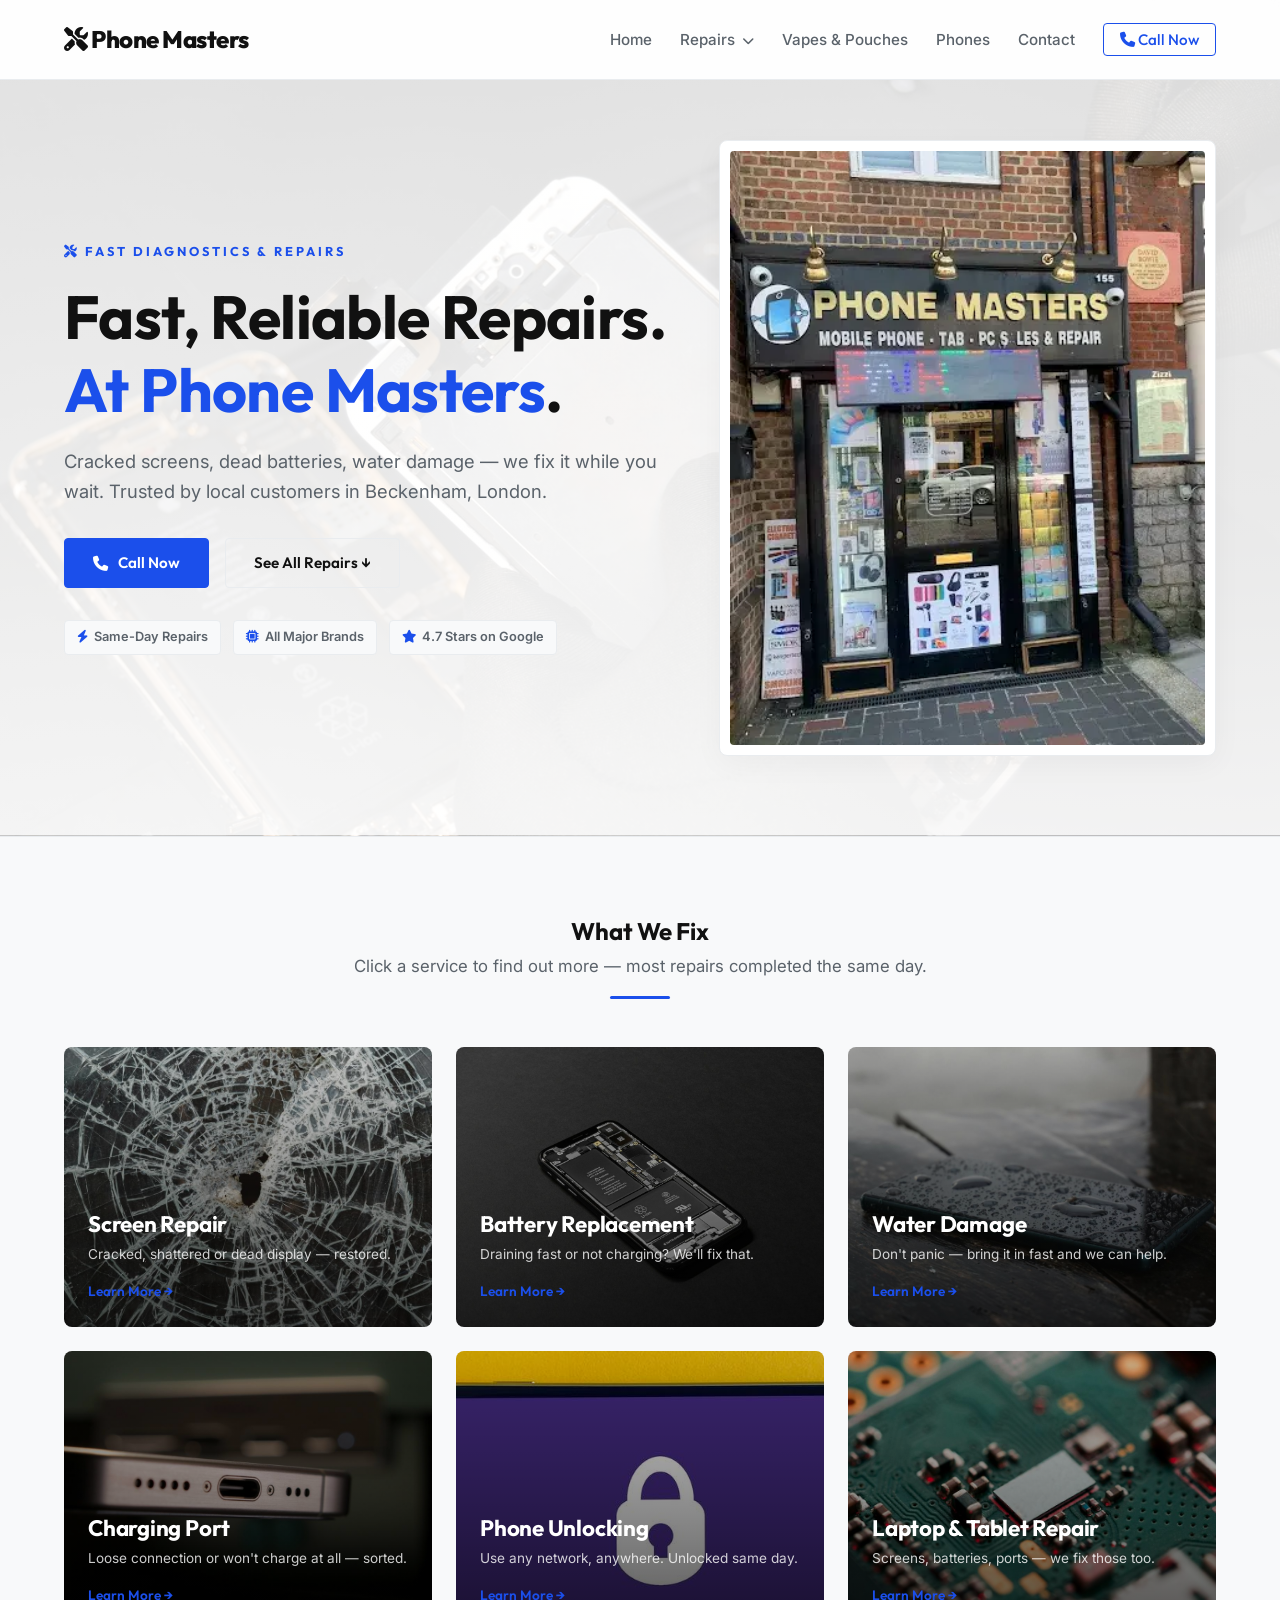
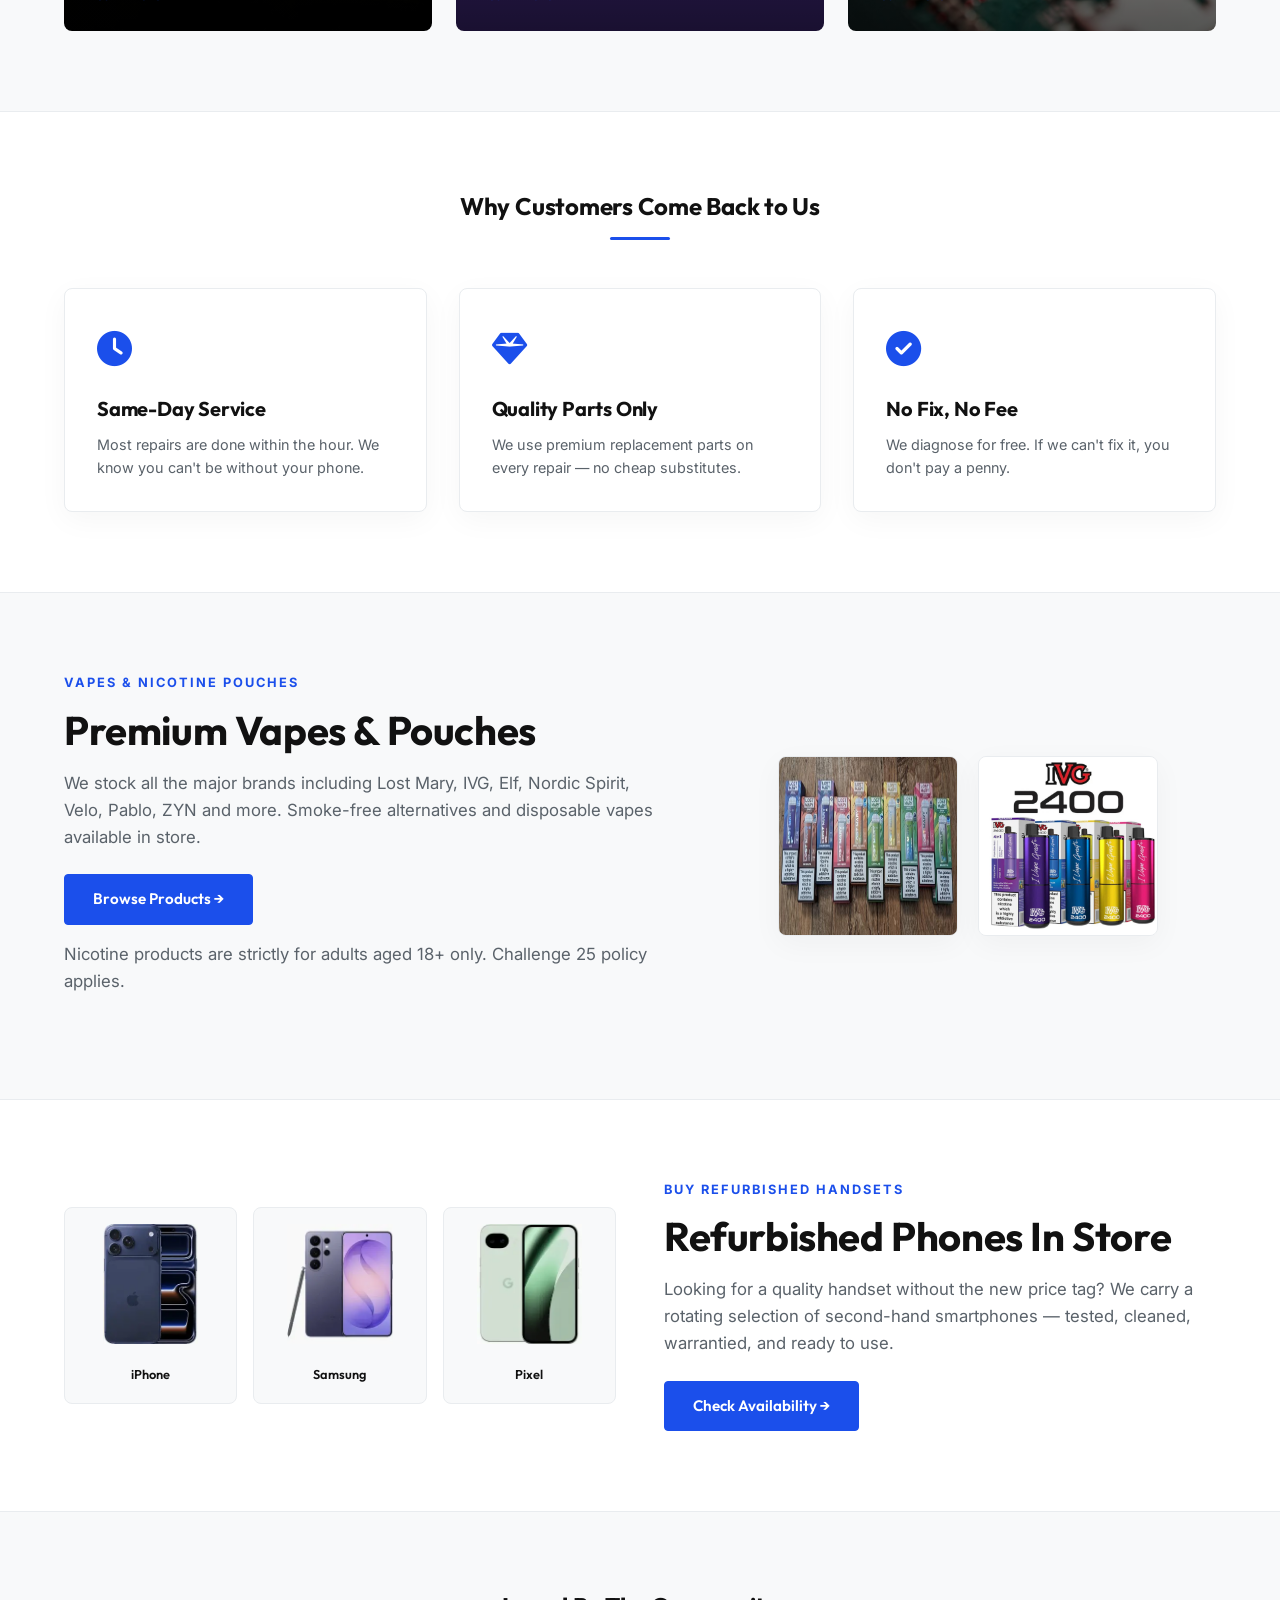
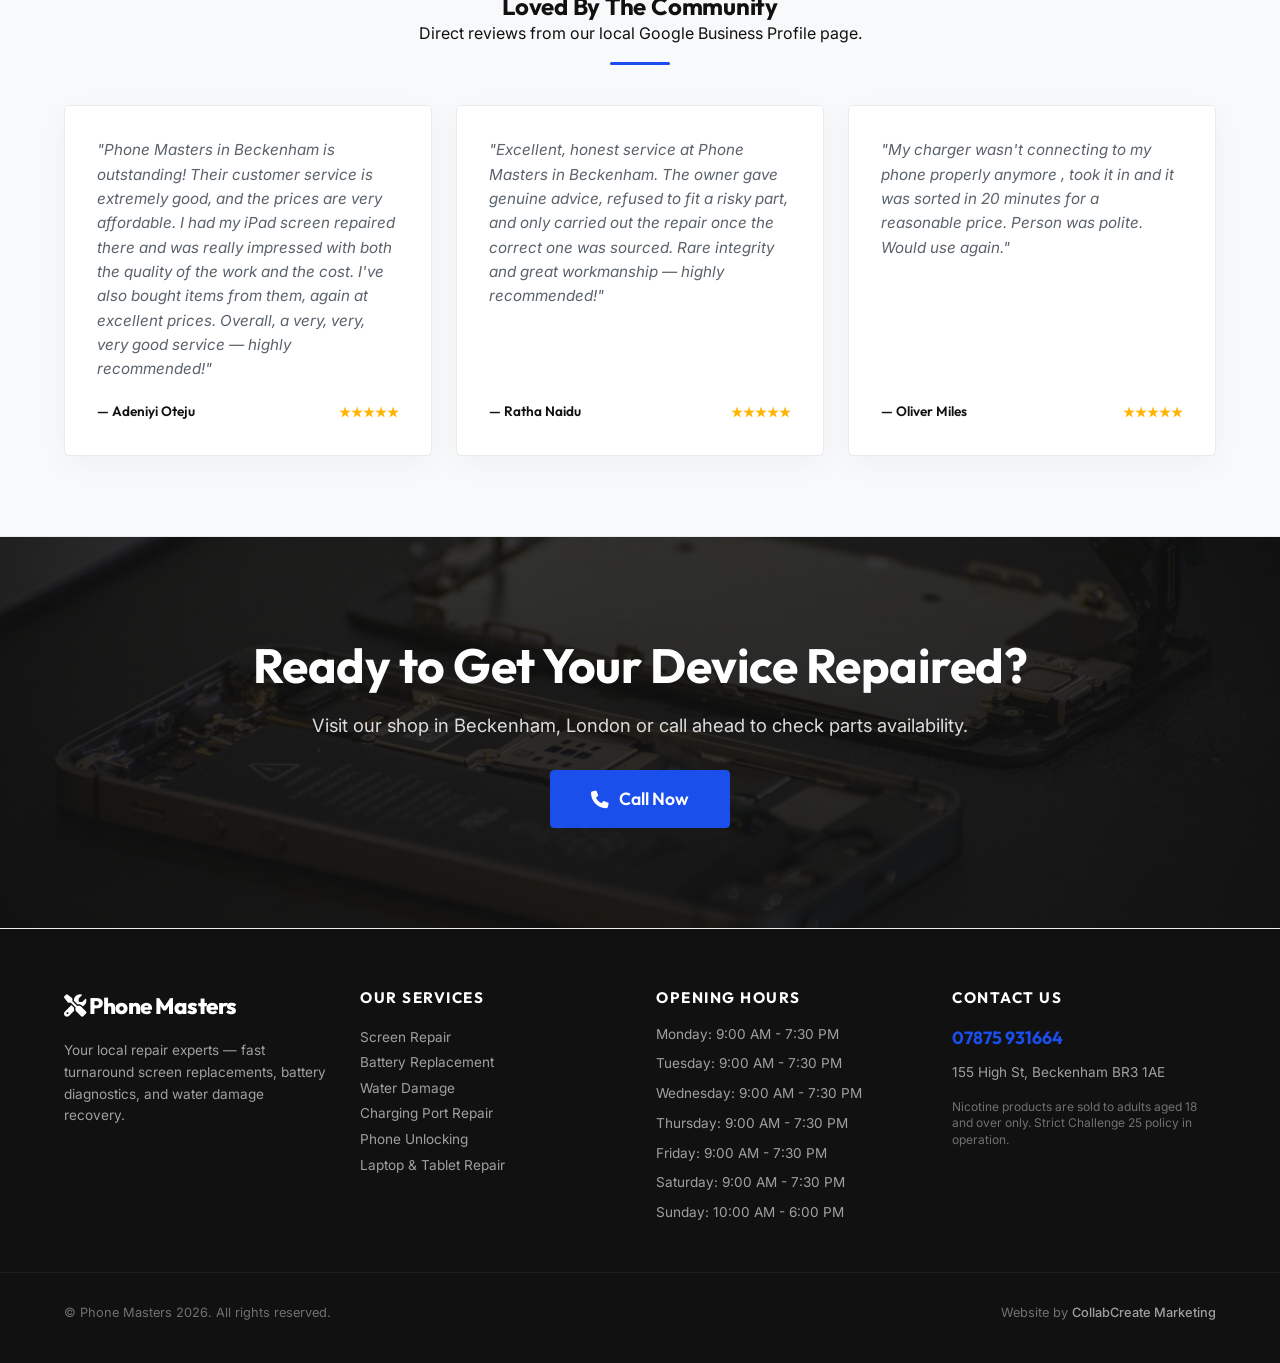
==== commit c44e13df: "Deploy premium responsive outreach site" ====
--- a/index.html
+++ b/index.html
@@ -56,10 +56,10 @@
         <div class="container hero-grid">
             <div class="hero-content reveal">
                 <span class="eyebrow"><i class="fa-solid fa-screwdriver-wrench"></i> Fast Diagnostics &amp; Repairs</span>
-                <h1>Fast, Reliable Repairs. <br>Right Here in <span class="primary-text">Phone Masters</span>.</h1>
+                <h1>Fast, Reliable Repairs. <br><span class="primary-text">At Phone Masters</span>.</h1>
                 <p class="hero-tagline">Cracked screens, dead batteries, water damage — we fix it while you wait. Trusted by local customers in Beckenham, London.</p>
                 <div class="hero-btns">
-                    <a href="tel:07875931664" class="btn btn-primary"><i class="fa-solid fa-phone"></i> Call Now: 07875 931664</a>
+                    <a href="tel:07875931664" class="btn btn-primary"><i class="fa-solid fa-phone"></i> Call Now</a>
                     <a href="#services" class="btn btn-outline">See All Repairs &darr;</a>
                 </div>
                 <div class="walk-ins-tag">
@@ -91,7 +91,7 @@
             <div class="services-grid reveal">
                 <!-- Screen Repair -->
                 <a href="screen-repair.html" class="service-card-link">
-                    <div class="service-card" style="background-image: linear-gradient(rgba(17, 17, 17, 0.45), rgba(17, 17, 17, 0.75)), url('cracked-screen.jpg');">
+                    <div class="service-card" style="background-image: linear-gradient(rgba(0, 0, 0, 0.2), rgba(0, 0, 0, 0.65)), url('cracked-screen.jpg');">
                         <div class="card-content">
                             <h3>Screen Repair</h3>
                             <p>Cracked, shattered or dead display — restored.</p>
@@ -101,7 +101,7 @@
                 </a>
                 <!-- Battery Replacement -->
                 <a href="battery-replacement.html" class="service-card-link">
-                    <div class="service-card" style="background-image: linear-gradient(rgba(17, 17, 17, 0.45), rgba(17, 17, 17, 0.75)), url('battery-repair.jpg');">
+                    <div class="service-card" style="background-image: linear-gradient(rgba(0, 0, 0, 0.2), rgba(0, 0, 0, 0.65)), url('battery-repair.jpg');">
                         <div class="card-content">
                             <h3>Battery Replacement</h3>
                             <p>Draining fast or not charging? We'll fix that.</p>
@@ -111,7 +111,7 @@
                 </a>
                 <!-- Water Damage -->
                 <a href="water-damage.html" class="service-card-link">
-                    <div class="service-card" style="background-image: linear-gradient(rgba(17, 17, 17, 0.45), rgba(17, 17, 17, 0.75)), url('water-damage.jpg');">
+                    <div class="service-card" style="background-image: linear-gradient(rgba(0, 0, 0, 0.2), rgba(0, 0, 0, 0.65)), url('water-damage.jpg');">
                         <div class="card-content">
                             <h3>Water Damage</h3>
                             <p>Don't panic — bring it in fast and we can help.</p>
@@ -121,7 +121,7 @@
                 </a>
                 <!-- Charging Port -->
                 <a href="charging-port.html" class="service-card-link">
-                    <div class="service-card" style="background-image: linear-gradient(rgba(17, 17, 17, 0.45), rgba(17, 17, 17, 0.75)), url('charging-port.jpg');">
+                    <div class="service-card" style="background-image: linear-gradient(rgba(0, 0, 0, 0.2), rgba(0, 0, 0, 0.65)), url('charging-port.jpg');">
                         <div class="card-content">
                             <h3>Charging Port</h3>
                             <p>Loose connection or won't charge at all — sorted.</p>
@@ -131,7 +131,7 @@
                 </a>
                 <!-- Phone Unlocking -->
                 <a href="phone-unlocking.html" class="service-card-link">
-                    <div class="service-card" style="background-image: linear-gradient(rgba(17, 17, 17, 0.45), rgba(17, 17, 17, 0.75)), url('unlock-phone.jpg');">
+                    <div class="service-card" style="background-image: linear-gradient(rgba(0, 0, 0, 0.2), rgba(0, 0, 0, 0.65)), url('unlock-phone.jpg');">
                         <div class="card-content">
                             <h3>Phone Unlocking</h3>
                             <p>Use any network, anywhere. Unlocked same day.</p>
@@ -141,7 +141,7 @@
                 </a>
                 <!-- Laptop & Tablet Repair -->
                 <a href="laptop-tablet.html" class="service-card-link">
-                    <div class="service-card" style="background-image: linear-gradient(rgba(17, 17, 17, 0.45), rgba(17, 17, 17, 0.75)), url('circuit-board.jpg');">
+                    <div class="service-card" style="background-image: linear-gradient(rgba(0, 0, 0, 0.2), rgba(0, 0, 0, 0.65)), url('circuit-board.jpg');">
                         <div class="card-content">
                             <h3>Laptop &amp; Tablet Repair</h3>
                             <p>Screens, batteries, ports — we fix those too.</p>
@@ -258,7 +258,7 @@
         <div class="container">
             <h2>Ready to Get Your Device Repaired?</h2>
             <p>Visit our shop in Beckenham, London or call ahead to check parts availability.</p>
-            <a href="tel:07875931664" class="btn btn-primary btn-large"><i class="fa-solid fa-phone"></i> Call 07875 931664</a>
+            <a href="tel:07875931664" class="btn btn-primary btn-large"><i class="fa-solid fa-phone"></i> Call Now</a>
         </div>
     </section>
 
--- a/styles.css
+++ b/styles.css
@@ -413,25 +413,9 @@
     transition: transform 0.3s ease, box-shadow 0.3s ease;
 }
 
-.service-card::after {
-    content: '';
-    position: absolute;
-    top: 0;
-    left: 0;
-    width: 100%;
-    height: 100%;
-    background: linear-gradient(to top, rgba(17, 17, 17, 0.95) 0%, rgba(17, 17, 17, 0.4) 60%, rgba(17, 17, 17, 0.1) 100%);
-    z-index: 1;
-    transition: background 0.3s ease;
-}
-
 .service-card:hover {
     transform: translateY(-4px);
     box-shadow: 0 12px 30px rgba(0, 0, 0, 0.15);
-}
-
-.service-card:hover::after {
-    background: linear-gradient(to top, rgba(17, 17, 17, 0.98) 0%, rgba(17, 17, 17, 0.5) 60%, rgba(17, 17, 17, 0.2) 100%);
 }
 
 .card-content {
@@ -677,12 +661,14 @@
     font-size: 3.5rem;
     color: #ffffff;
     margin-bottom: 16px;
+    text-shadow: 0 2px 10px rgba(0, 0, 0, 0.85), 0 1px 3px rgba(0, 0, 0, 0.9);
 }
 
 .service-hero p {
     font-size: 1.2rem;
     color: rgba(255, 255, 255, 0.85);
     margin-bottom: 28px;
+    text-shadow: 0 2px 10px rgba(0, 0, 0, 0.85), 0 1px 3px rgba(0, 0, 0, 0.9);
 }
 
 .details-grid {
@@ -862,10 +848,17 @@
 }
 
 .pouches-grid {
-    display: grid;
-    grid-template-columns: repeat(5, 1fr);
+    display: flex;
+    flex-wrap: wrap;
+    justify-content: center;
     gap: 20px;
     margin-top: 48px;
+}
+
+.brand-card {
+    flex: 1 1 calc(20% - 16px);
+    min-width: 180px;
+    max-width: 220px;
 }
 
 .vapes-grid-two {
@@ -1203,14 +1196,14 @@
     .hero-btns { justify-content: center; }
     .walk-ins-tag { justify-content: center; }
     .hero-image-wrapper { max-width: 450px; margin: 0 auto; }
-    .services-grid { grid-template-columns: repeat(2, 1fr); }
+    .services-grid { grid-template-columns: 1fr; }
     .why-us-grid { grid-template-columns: 1fr; gap: 20px; }
     .vapes-teaser-grid, .phones-teaser-grid, .contact-grid-page, .details-grid { grid-template-columns: 1fr; text-align: center; }
     .vape-brand-anchors { justify-content: center; }
     .phone-anchors-grid { max-width: 500px; margin: 0 auto; }
     .reviews-grid, .related-grid, .phones-grid { grid-template-columns: 1fr; }
     .footer-grid { grid-template-columns: repeat(2, 1fr); }
-    .pouches-grid { grid-template-columns: repeat(3, 1fr); }
+    .brand-card { flex: 1 1 calc(33.33% - 16px); min-width: 180px; max-width: 220px; }
     .exterior-img-style { max-height: 300px; }
 }
 
@@ -1247,19 +1240,41 @@
         background-color: var(--bg-alternate);
         border-radius: 6px;
     }
+    .dropdown {
+        width: 100%;
+        text-align: center;
+    }
+    .dropdown-trigger {
+        display: block;
+        width: 100%;
+        text-align: center;
+    }
     .dropdown-menu.active {
         display: block !important;
+    }
+    .dropdown-menu li {
+        width: 100%;
+        text-align: center;
+    }
+    .dropdown-menu li a {
+        text-align: center !important;
+        padding: 12px 20px;
     }
     .dropdown:hover .dropdown-menu { display: none; } /* disable hover on mobile */
     .dropdown.active .dropdown-menu { display: block; }
     .footer-grid { grid-template-columns: 1fr; text-align: center; }
     .footer-hours ul { align-items: center; }
     .footer-bottom { flex-direction: column; text-align: center; }
-    .pouches-grid { grid-template-columns: repeat(2, 1fr); }
+    .brand-card { flex: 1 1 calc(50% - 16px); min-width: 140px; max-width: 180px; }
+    
+    /* Hide details-image on mobile to prevent random/duplicate images before gallery */
+    .details-image {
+        display: none !important;
+    }
     
     /* Phone Unlocking Hero Position Adjust (Checklist Issue 4) */
     .phone-unlock-hero {
-        background-position: center 25% !important;
+        background-position: center 20% !important;
     }
     
     /* Expand buttons on mobile */
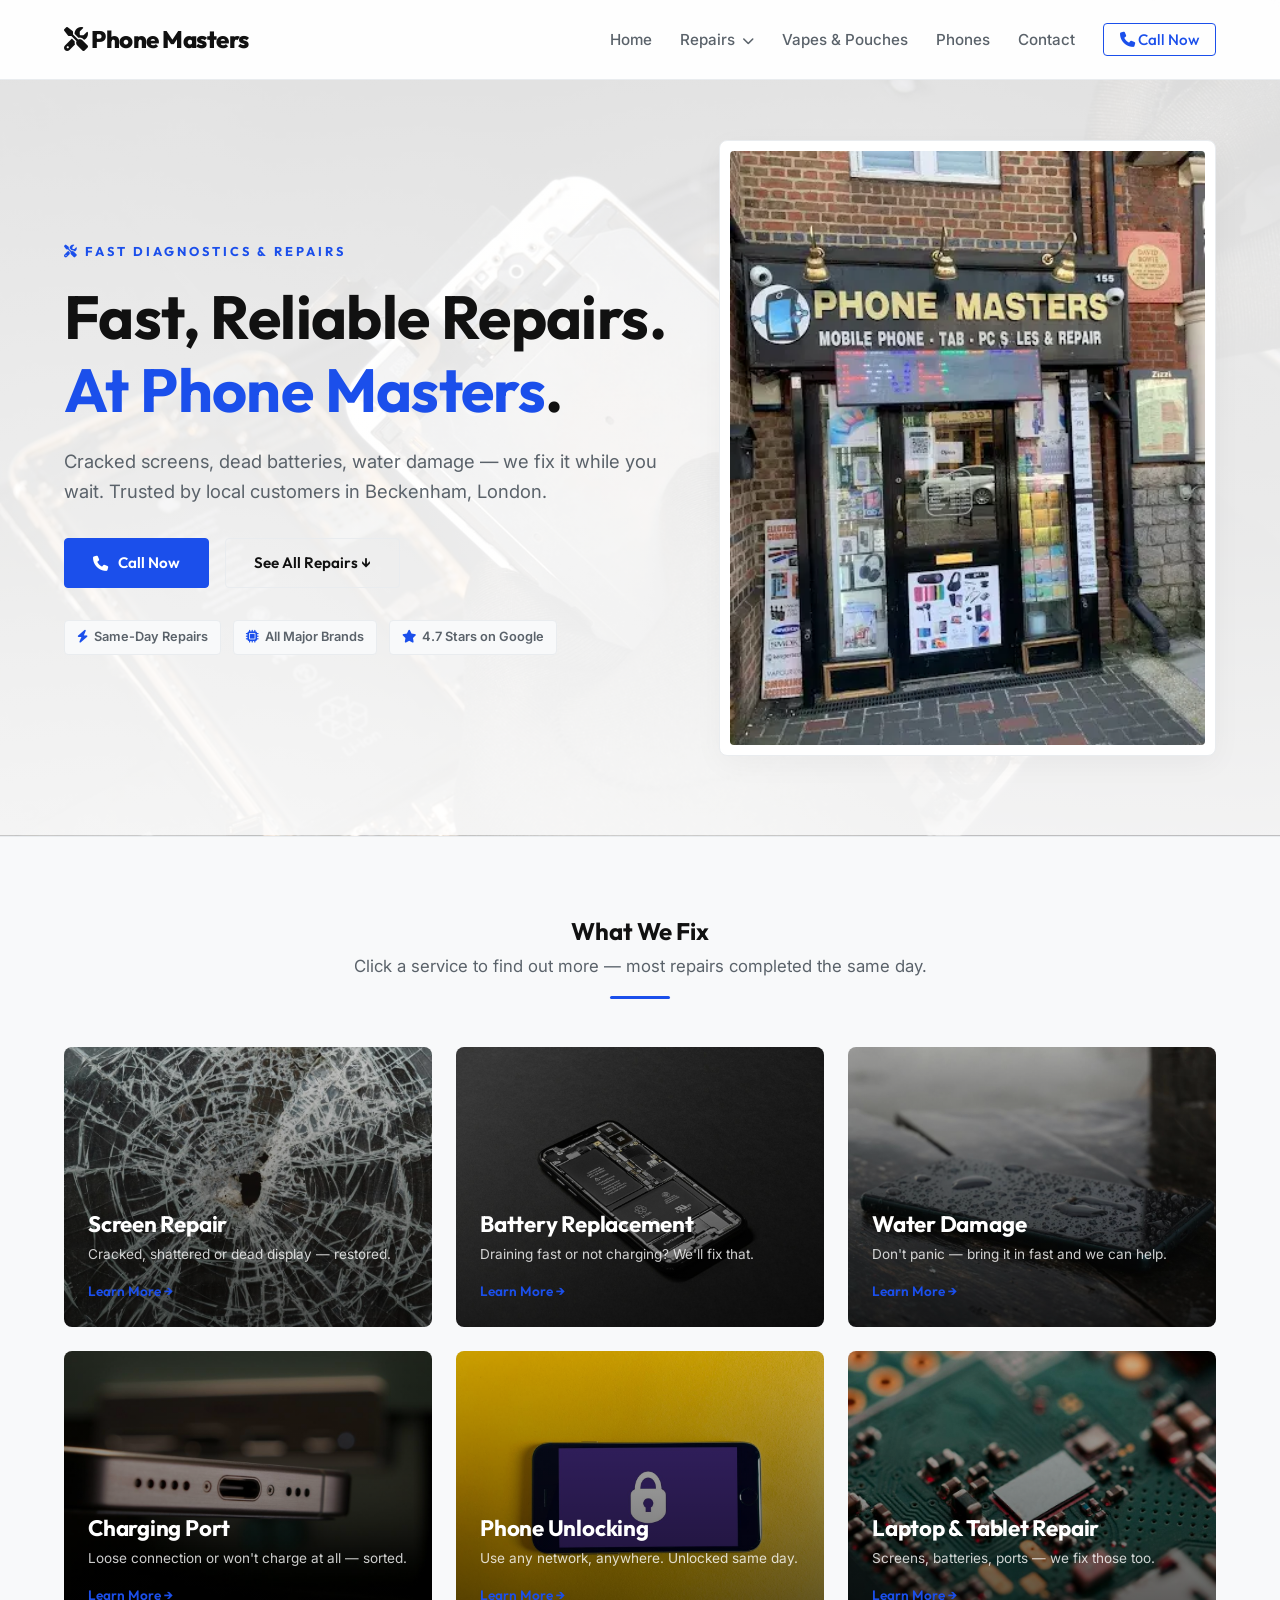
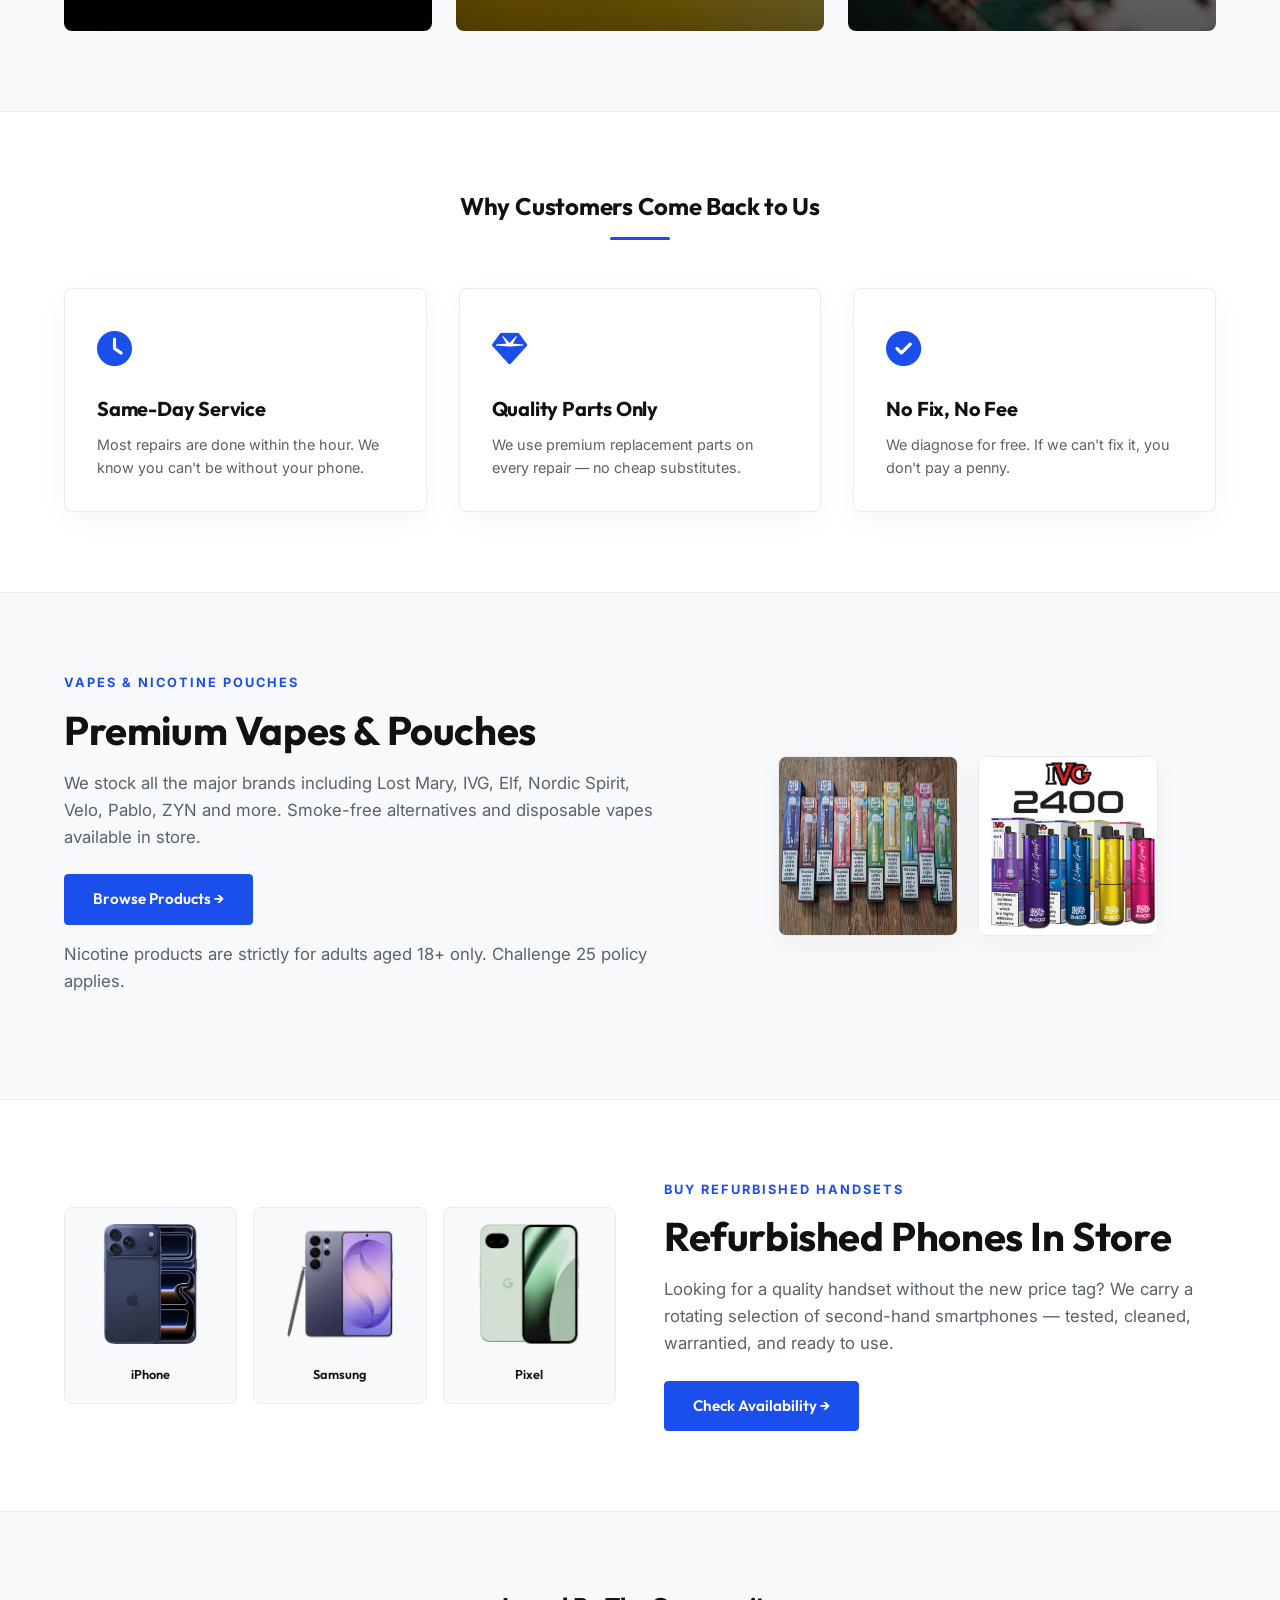
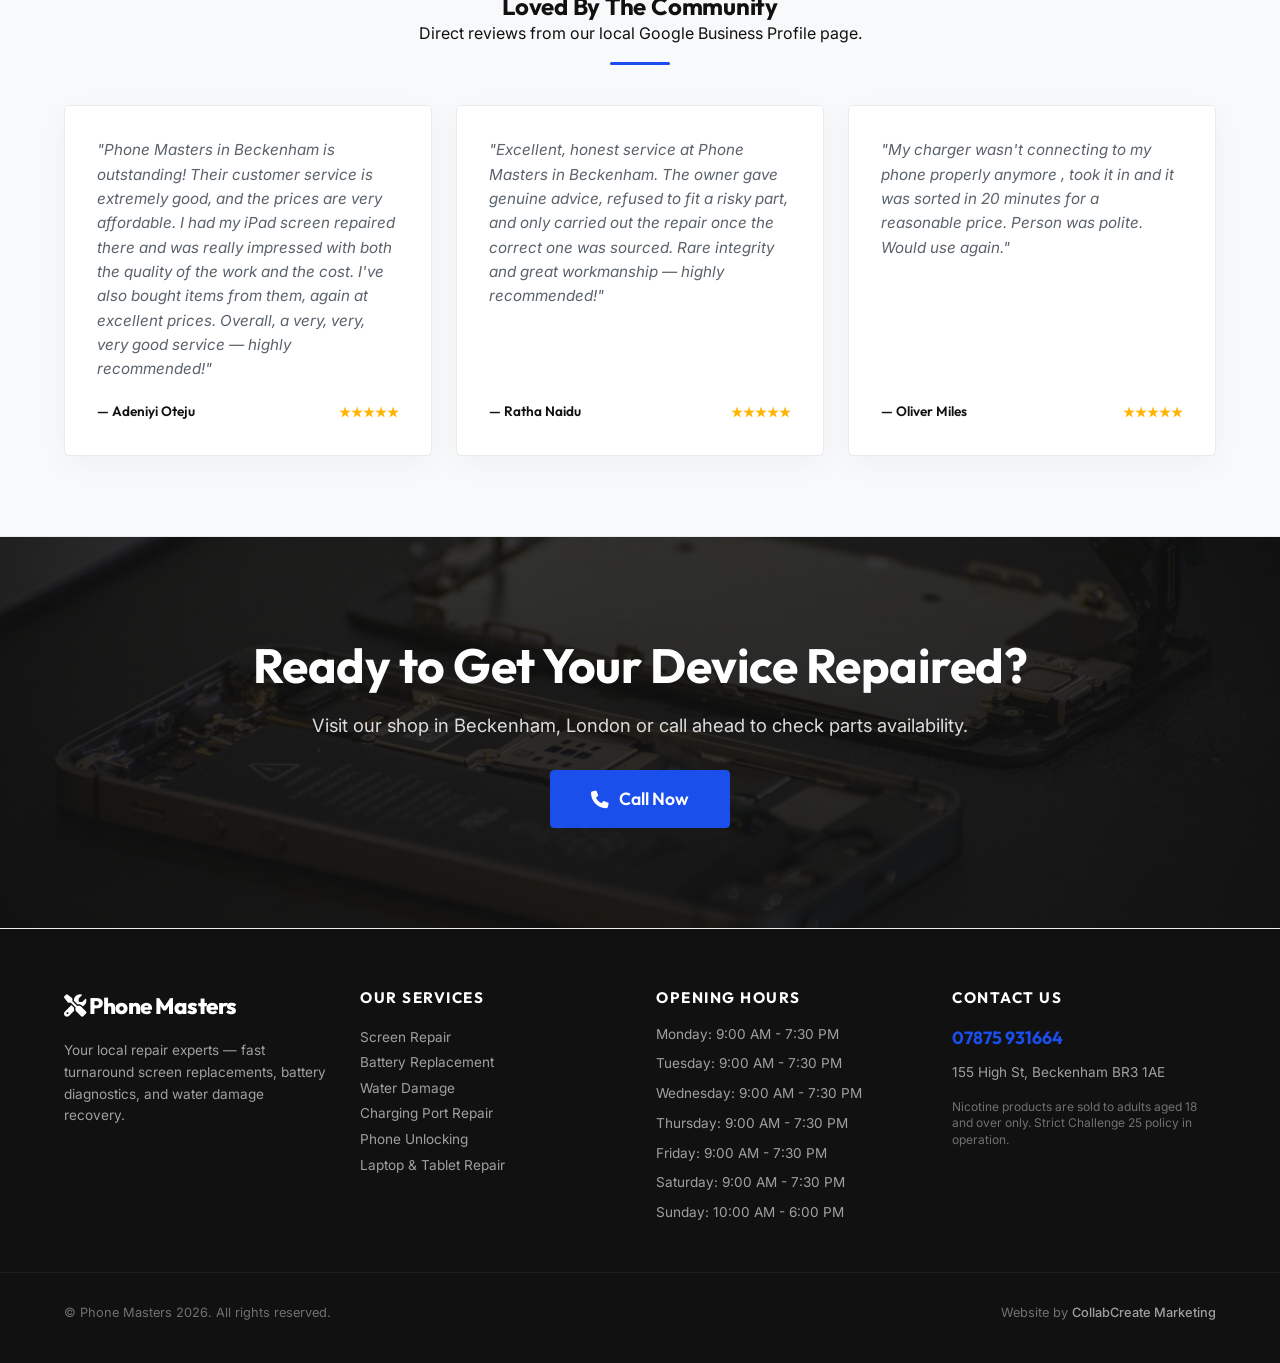
==== commit 6d4d06e5: "Deploy premium responsive outreach site" ====
--- a/index.html
+++ b/index.html
@@ -45,6 +45,7 @@
                 <li><a href="vapes-pouches.html">Vapes &amp; Pouches</a></li>
                 <li><a href="phones-in-store.html">Phones</a></li>
                 <li><a href="contact.html">Contact</a></li>
+                
                 <li><a href="tel:07875931664" class="btn-nav-cta"><i class="fa-solid fa-phone"></i> Call Now</a></li>
             </ul>
             <div class="hamburger" id="hamburger"><i class="fa-solid fa-bars"></i></div>
@@ -274,6 +275,7 @@
             <div class="footer-brand">
                 <a href="index.html" class="footer-logo"><i class="fa-solid fa-screwdriver-wrench"></i> Phone Masters</a>
                 <p style="margin-top: 15px; font-size: 0.85rem; line-height: 1.6; color: rgba(255, 255, 255, 0.6);">Your local repair experts — fast turnaround screen replacements, battery diagnostics, and water damage recovery.</p>
+                
             </div>
             <div class="footer-links">
                 <h4>Our Services</h4>
--- a/styles.css
+++ b/styles.css
@@ -655,6 +655,13 @@
     background-size: cover;
     background-position: center;
     color: #ffffff;
+}
+
+.phone-unlock-hero {
+    background-size: contain !important;
+    background-repeat: no-repeat !important;
+    background-position: right 10% center !important;
+    background-color: #0a0a0a !important;
 }
 
 .service-hero h1 {
@@ -1274,7 +1281,8 @@
     
     /* Phone Unlocking Hero Position Adjust (Checklist Issue 4) */
     .phone-unlock-hero {
-        background-position: center 20% !important;
+        background-size: cover !important;
+        background-position: center 25% !important;
     }
     
     /* Expand buttons on mobile */
